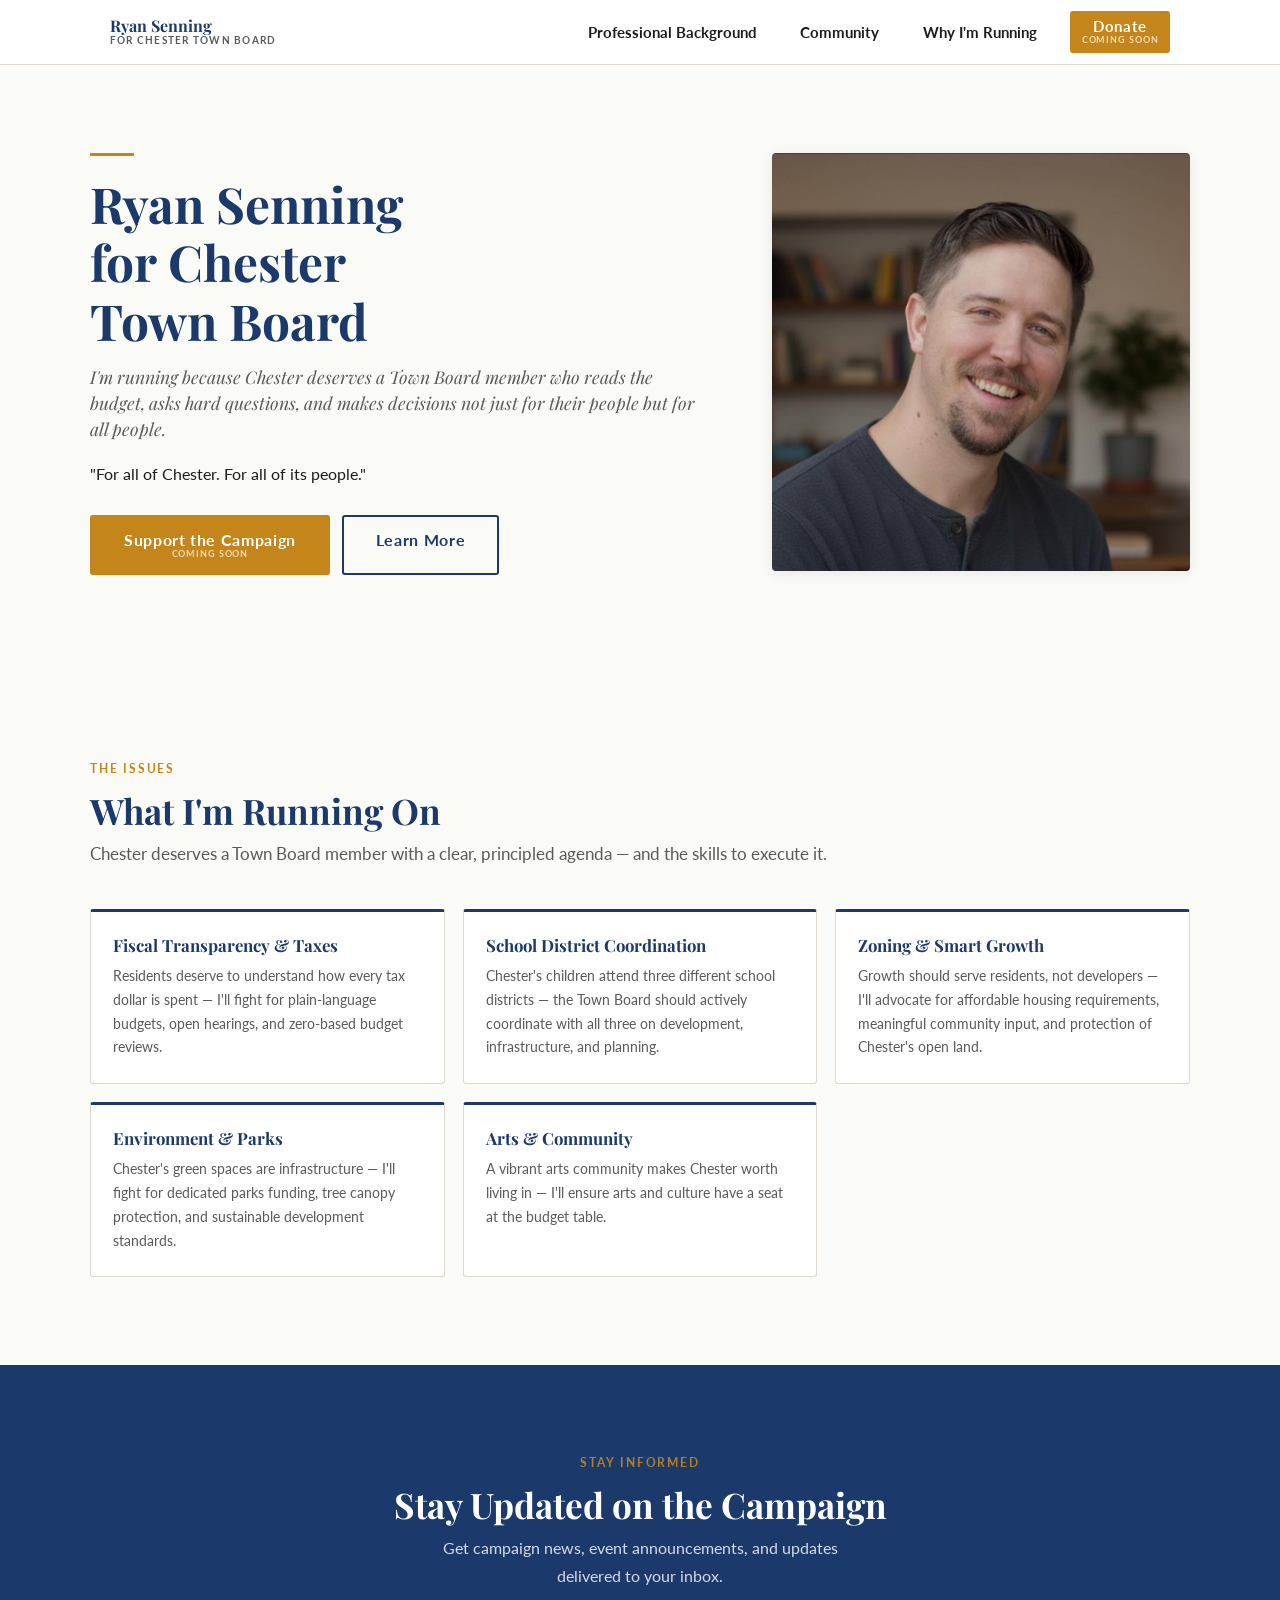
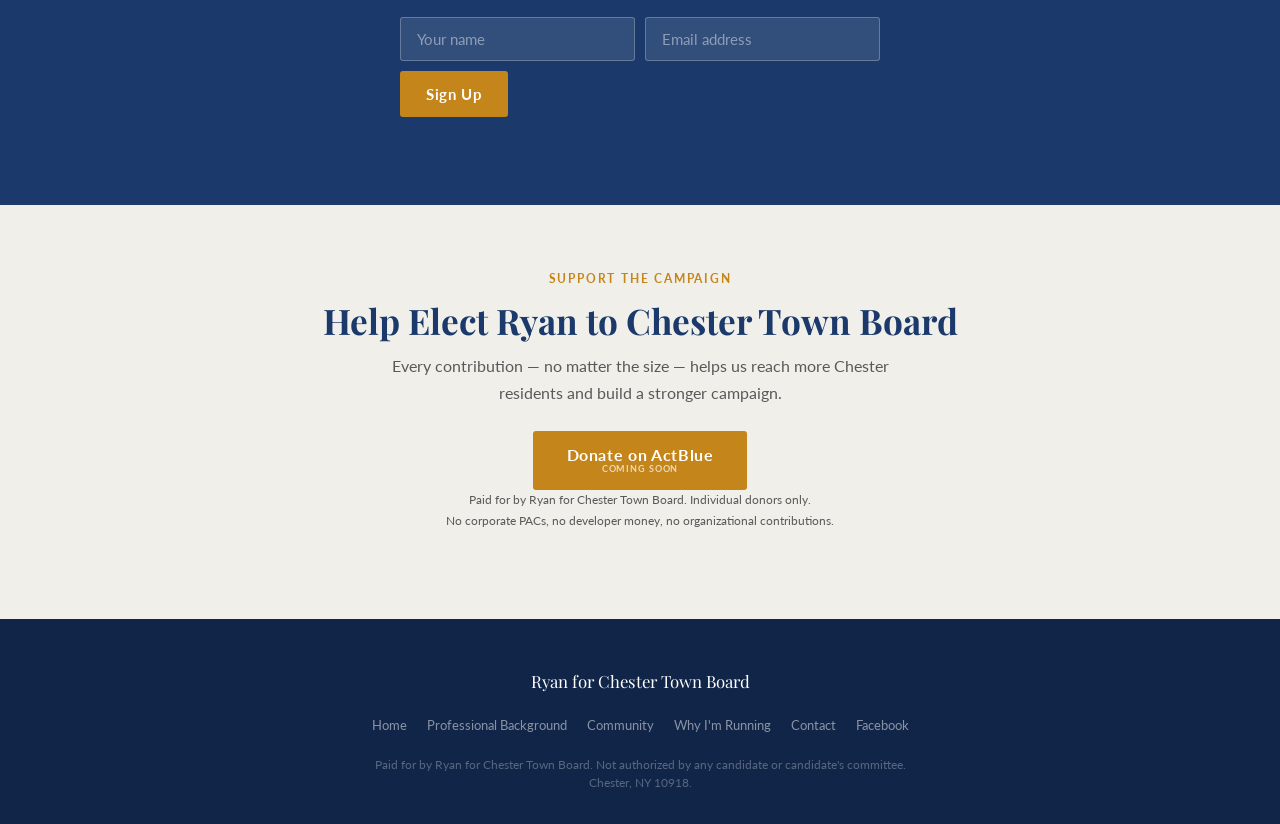
==== index.html @ c3205b2f "Initial site" ====
<!DOCTYPE html>
<html lang="en">
<head>
  <meta charset="UTF-8">
  <meta name="viewport" content="width=device-width, initial-scale=1.0">
  <title>Ryan Senning for Chester Town Board</title>
  <meta name="description" content="Ryan Senning is running for Chester Town Board. Fiscal accountability, smart growth, and a town government that works for the people who live here.">
  <link rel="preconnect" href="https://fonts.googleapis.com">
  <link rel="preconnect" href="https://fonts.gstatic.com" crossorigin>
  <link href="https://fonts.googleapis.com/css2?family=Playfair+Display:wght@400;700&family=Lato:wght@300;400;700&display=swap" rel="stylesheet">
  <link rel="stylesheet" href="css/styles.css?v=2">
</head>
<body>

  <!-- NAVIGATION -->
  <nav class="site-nav" role="navigation" aria-label="Main navigation">
    <div class="nav-inner">
      <a href="index.html" class="nav-brand">
        Ryan Senning
        <span class="nav-brand-sub">for Chester Town Board</span>
      </a>
      <ul class="nav-menu" role="list">
        <li><a href="about.html">Professional Background</a></li>
        <li><a href="community.html">Community</a></li>
        <li><a href="why.html">Why I'm Running</a></li>
        <li><a href="https://www.actblue.com/PLACEHOLDER" class="btn btn--donate">Donate</a></li>
      </ul>
      <button class="nav-toggle" aria-label="Toggle navigation menu" aria-expanded="false">
        <span></span><span></span><span></span>
      </button>
    </div>
    <div class="nav-drawer" role="list">
      <a href="about.html">Professional Background</a>
      <a href="community.html">Community</a>
      <a href="why.html">Why I'm Running</a>
      <a href="https://www.actblue.com/PLACEHOLDER" class="btn btn--donate">Donate</a>
    </div>
  </nav>

  <!-- HERO -->
  <section class="hero">
    <div class="hero-inner">
      <div class="hero-text">
        <div class="hero-rule"></div>
        <h1>Ryan Senning<br>for Chester<br>Town Board</h1>
        <p class="hero-tagline">I'm running because Chester deserves a Town Board member who reads the budget, asks hard questions, and makes decisions not just for their people but for all people.</p>
        <p class="hero-intro">"For all of Chester. For all of its people."</p>
        <div class="hero-ctas">
          <a href="https://www.actblue.com/PLACEHOLDER" class="btn btn--donate btn--lg">Support the Campaign</a>
          <a href="why.html" class="btn btn--outline btn--lg">Learn More</a>
        </div>
      </div>
      <div class="hero-photo">
        <img src="images/headshot.jpg" alt="Ryan Senning, candidate for Chester Town Board">
      </div>
    </div>
  </section>

  <!-- ISSUES -->
  <section class="section-pad section--cream">
    <div class="section-inner">
      <div class="section-header">
        <span class="eyebrow">The Issues</span>
        <h2>What I'm Running On</h2>
        <p>Chester deserves a Town Board member with a clear, principled agenda — and the skills to execute it.</p>
      </div>
      <div class="issues-grid">
        <div class="issue-card">
          <h3>Fiscal Transparency &amp; Taxes</h3>
          <p>Residents deserve to understand how every tax dollar is spent — I'll fight for plain-language budgets, open hearings, and zero-based budget reviews.</p>
        </div>
        <div class="issue-card">
          <h3>School District Coordination</h3>
          <p>Chester's children attend three different school districts — the Town Board should actively coordinate with all three on development, infrastructure, and planning.</p>
        </div>
        <div class="issue-card">
          <h3>Zoning &amp; Smart Growth</h3>
          <p>Growth should serve residents, not developers — I'll advocate for affordable housing requirements, meaningful community input, and protection of Chester's open land.</p>
        </div>
        <div class="issue-card">
          <h3>Environment &amp; Parks</h3>
          <p>Chester's green spaces are infrastructure — I'll fight for dedicated parks funding, tree canopy protection, and sustainable development standards.</p>
        </div>
        <div class="issue-card">
          <h3>Arts &amp; Community</h3>
          <p>A vibrant arts community makes Chester worth living in — I'll ensure arts and culture have a seat at the budget table.</p>
        </div>
      </div>
    </div>
  </section>

  <!-- EMAIL CAPTURE -->
  <section class="section-pad section--navy">
    <div class="section-inner" style="text-align:center;">
      <span class="eyebrow">Stay Informed</span>
      <h2 style="color:white; margin-bottom:.5rem;">Stay Updated on the Campaign</h2>
      <p style="margin-bottom:1.75rem; max-width:420px; margin-left:auto; margin-right:auto;">Get campaign news, event announcements, and updates delivered to your inbox.</p>
      <div class="email-form-wrap">
        <form class="email-form" action="https://formspree.io/f/xqewyeeq" method="POST">
          <input type="text"  name="name"  placeholder="Your name"  required>
          <input type="email" name="email" placeholder="Email address" required>
          <button type="submit">Sign Up</button>
        </form>
      </div>
    </div>
  </section>

  <!-- DONATE STRIP -->
  <div class="donate-strip">
    <span class="eyebrow">Support the Campaign</span>
    <h2>Help Elect Ryan to Chester Town Board</h2>
    <p>Every contribution — no matter the size — helps us reach more Chester residents and build a stronger campaign.</p>
    <a href="https://www.actblue.com/PLACEHOLDER" class="btn btn--donate btn--lg">Donate on ActBlue</a>
    <p class="donate-disclaimer">Paid for by Ryan for Chester Town Board. Individual donors only.<br>No corporate PACs, no developer money, no organizational contributions.</p>
  </div>

  <!-- FOOTER -->
  <footer class="site-footer">
    <div class="footer-inner">
      <p class="footer-committee">Ryan for Chester Town Board</p>
      <nav class="footer-links" aria-label="Footer navigation">
        <a href="index.html">Home</a>
        <a href="about.html">Professional Background</a>
        <a href="community.html">Community</a>
        <a href="why.html">Why I'm Running</a>
        <a href="mailto:ryan.senning@gmail.com">Contact</a>
        <a href="https://www.facebook.com/rsenning/">Facebook</a>
      </nav>
      <p class="footer-disclaimer">Paid for by Ryan for Chester Town Board. Not authorized by any candidate or candidate's committee. Chester, NY 10918.</p>
    </div>
  </footer>

  <script src="js/nav.js"></script>
</body>
</html>
---- css/styles.css ----
/* Ryan for Chester — Campaign Website
   Mobile-first stylesheet
   ================================================= */

/* === CUSTOM PROPERTIES === */
:root {
  --navy:        #1B3A6B;
  --navy-dark:   #112548;
  --navy-light:  #2B4F8A;
  --gold:        #C4851A;
  --gold-hover:  #A6700F;
  --green:       #4A6741;
  --white:       #FFFFFF;
  --cream:       #FAFAF7;
  --gray-light:  #F0EFEA;
  --border:      #DDD9D0;
  --text:        #1C1C1C;
  --text-muted:  #5A5959;

  --serif:  'Playfair Display', Georgia, 'Times New Roman', serif;
  --sans:   'Lato', 'Helvetica Neue', Helvetica, sans-serif;

  --max-w:  1100px;
  --pad-x:  1.25rem;
  --rad:    3px;
  --shadow: 0 2px 14px rgba(0,0,0,0.08);
}

/* === RESET === */
*, *::before, *::after { box-sizing: border-box; margin: 0; padding: 0; }
html { scroll-behavior: smooth; -webkit-text-size-adjust: 100%; }
body {
  font-family: var(--sans);
  font-size: 1rem;
  line-height: 1.72;
  color: var(--text);
  background: var(--white);
}
img { max-width: 100%; height: auto; display: block; }
a { color: var(--navy); }
a:hover { color: var(--gold); }
ul { list-style: none; }

/* === TYPOGRAPHY === */
h1, h2, h3, h4 {
  font-family: var(--serif);
  font-weight: 700;
  line-height: 1.18;
  color: var(--navy);
}
h1 { font-size: clamp(2rem, 5.5vw, 3.1rem); }
h2 { font-size: clamp(1.55rem, 3.8vw, 2.2rem); }
h3 { font-size: clamp(1.15rem, 2.8vw, 1.45rem); }

.eyebrow {
  display: block;
  font-family: var(--sans);
  font-size: .75rem;
  font-weight: 700;
  letter-spacing: .15em;
  text-transform: uppercase;
  color: var(--gold);
  margin-bottom: .65rem;
}

p { margin-bottom: 1.1em; }
p:last-child { margin-bottom: 0; }

/* === LAYOUT UTILITIES === */
.container {
  max-width: var(--max-w);
  margin: 0 auto;
  padding: 0 var(--pad-x);
}
.section-pad       { padding: 4rem var(--pad-x); }
.section-pad--lg   { padding: 5rem var(--pad-x); }
.section-inner     { max-width: var(--max-w); margin: 0 auto; }

.section--cream    { background: var(--cream); }
.section--gray     { background: var(--gray-light); }
.section--navy     { background: var(--navy); }
.section--navy h2,
.section--navy h3  { color: var(--white); }
.section--navy p   { color: rgba(255,255,255,0.82); }
.section--navy .eyebrow { color: rgba(196,133,26,0.9); }

.section-header            { margin-bottom: 2.5rem; }
.section-header h2         { margin-bottom: .5rem; }
.section-header p          { color: var(--text-muted); font-size: 1.05rem; margin-top: .35rem; }

@media (min-width: 768px) {
  .section-pad    { padding: 5.5rem var(--pad-x); }
  .section-pad--lg{ padding: 7rem var(--pad-x); }
}

/* === BUTTONS === */
.btn {
  display: inline-block;
  font-family: var(--sans);
  font-size: .92rem;
  font-weight: 700;
  letter-spacing: .04em;
  text-decoration: none;
  padding: .72rem 1.5rem;
  border-radius: var(--rad);
  border: 2px solid transparent;
  cursor: pointer;
  transition: background .18s, color .18s, border-color .18s, box-shadow .18s;
  line-height: 1;
}
.btn:active { opacity: .9; }

.btn--primary {
  background: var(--navy);
  color: var(--white) !important;
  border-color: var(--navy);
}
.btn--primary:hover {
  background: var(--navy-dark);
  border-color: var(--navy-dark);
}

.btn--outline {
  background: transparent;
  color: var(--navy) !important;
  border-color: var(--navy);
}
.btn--outline:hover {
  background: var(--navy);
  color: var(--white) !important;
}

.btn--outline-white {
  background: transparent;
  color: var(--white) !important;
  border-color: rgba(255,255,255,0.6);
}
.btn--outline-white:hover {
  background: rgba(255,255,255,0.1);
  border-color: var(--white);
}

.btn--donate {
  background: var(--gold);
  color: var(--white) !important;
  border-color: var(--gold);
  display: inline-flex;
  flex-direction: column;
  align-items: center;
  gap: 2px;
}
.btn--donate:hover {
  background: var(--gold-hover);
  border-color: var(--gold-hover);
}
.btn--donate::after {
  content: 'coming soon';
  font-size: .55rem;
  font-weight: 700;
  letter-spacing: .1em;
  text-transform: uppercase;
  opacity: .7;
  line-height: 1;
}

.btn--lg { padding: .9rem 2rem; font-size: 1rem; }

/* === NAVIGATION === */
.site-nav {
  position: sticky;
  top: 0;
  z-index: 100;
  background: var(--white);
  border-bottom: 1px solid var(--border);
}
.nav-inner {
  max-width: var(--max-w);
  margin: 0 auto;
  padding: 0 var(--pad-x);
  display: flex;
  align-items: center;
  justify-content: space-between;
  height: 64px;
}
.nav-brand {
  font-family: var(--serif);
  font-size: 1rem;
  font-weight: 700;
  color: var(--navy);
  text-decoration: none;
  line-height: 1.15;
}
.nav-brand-sub {
  display: block;
  font-family: var(--sans);
  font-size: .65rem;
  font-weight: 700;
  letter-spacing: .12em;
  text-transform: uppercase;
  color: var(--text-muted);
}

.nav-menu {
  display: none;
  align-items: center;
  gap: 1.5rem;
}
.nav-menu a {
  font-size: .925rem;
  font-weight: 700;
  text-decoration: none;
  color: var(--text);
  padding: .4rem .6rem;
  border-radius: var(--rad);
  transition: color .15s, background .15s;
}
.nav-menu a:hover  { color: var(--navy); background: var(--gray-light); }
.nav-menu a.active { color: var(--navy); background: var(--gray-light); }

.nav-toggle {
  display: flex;
  flex-direction: column;
  gap: 5px;
  background: none;
  border: none;
  cursor: pointer;
  padding: 6px 4px;
}
.nav-toggle span {
  display: block;
  width: 24px;
  height: 2px;
  background: var(--navy);
  transition: transform .22s, opacity .22s;
}
.nav-toggle[aria-expanded="true"] span:nth-child(1) { transform: translateY(7px) rotate(45deg); }
.nav-toggle[aria-expanded="true"] span:nth-child(2) { opacity: 0; }
.nav-toggle[aria-expanded="true"] span:nth-child(3) { transform: translateY(-7px) rotate(-45deg); }

.nav-drawer {
  display: none;
  flex-direction: column;
  padding: .75rem var(--pad-x) 1.25rem;
  border-top: 1px solid var(--border);
  background: var(--white);
}
.nav-drawer.is-open { display: flex; }
.nav-drawer a {
  font-size: .95rem;
  font-weight: 700;
  text-decoration: none;
  color: var(--text);
  padding: .65rem 0;
  border-bottom: 1px solid var(--border);
}
.nav-drawer a:last-child { border-bottom: none; }
.nav-drawer .btn {
  align-self: flex-start;
  margin-top: .75rem;
  border-bottom: none !important;
  padding: .65rem 1.4rem;
}

@media (min-width: 800px) {
  .nav-toggle  { display: none; }
  .nav-menu    { display: flex; }
  .nav-drawer  { display: none !important; }
}

/* === HERO === */
.hero {
  background: var(--cream);
  padding: 3.5rem var(--pad-x) 4rem;
}
.hero-inner {
  max-width: var(--max-w);
  margin: 0 auto;
  display: flex;
  flex-direction: column;
  gap: 2.5rem;
  align-items: flex-start;
}
.hero-photo {
  width: 100%;
  max-width: 320px;
  align-self: center;
}
.hero-photo img {
  width: 100%;
  border-radius: 4px;
  box-shadow: var(--shadow);
}
.hero-rule {
  width: 44px;
  height: 3px;
  background: var(--gold);
  margin-bottom: 1.1rem;
}
.hero-text h1 {
  margin-bottom: .9rem;
  font-weight: 700;
}
.hero-tagline {
  font-size: 1.1rem;
  color: var(--text-muted);
  font-style: italic;
  margin-bottom: 1.1rem;
  font-family: var(--serif);
  line-height: 1.5;
}
.hero-intro {
  font-size: 1rem;
  line-height: 1.7;
  margin-bottom: 1.75rem;
}
.hero-ctas {
  display: flex;
  flex-wrap: wrap;
  gap: .75rem;
}

@media (min-width: 760px) {
  .hero { padding: 5.5rem var(--pad-x) 6rem; }
  .hero-inner {
    flex-direction: row;
    align-items: center;
    gap: 4.5rem;
  }
  .hero-text { flex: 1 1 54%; }
  .hero-photo {
    flex: 0 0 38%;
    max-width: none;
    align-self: stretch;
    display: flex;
    align-items: flex-start;
  }
  .hero-photo img {
    max-width: 100%;
  }
}

/* === ISSUE CARDS === */
.issues-grid {
  display: grid;
  grid-template-columns: 1fr;
  gap: 1.1rem;
}
@media (min-width: 580px) {
  .issues-grid { grid-template-columns: repeat(2, 1fr); }
}
@media (min-width: 900px) {
  .issues-grid { grid-template-columns: repeat(3, 1fr); }
}

.issue-card {
  background: var(--white);
  border: 1px solid var(--border);
  border-top: 3px solid var(--navy);
  border-radius: var(--rad);
  padding: 1.5rem 1.4rem;
  transition: box-shadow .2s, transform .2s;
}
.issue-card:hover {
  box-shadow: var(--shadow);
  transform: translateY(-2px);
}
.issue-card h3 {
  font-size: 1.05rem;
  margin-bottom: .55rem;
  color: var(--navy);
}
.issue-card p {
  font-size: .9rem;
  color: var(--text-muted);
  line-height: 1.65;
  margin: 0;
}

/* Issues 5th card — span 2 on 2-col, auto on 3-col */
@media (min-width: 580px) and (max-width: 899px) {
  .issue-card:nth-child(5) { grid-column: 1 / -1; max-width: 50%; }
}

/* === EMAIL CAPTURE === */
.email-form-wrap { max-width: 480px; margin: 0 auto; }

.email-form {
  display: flex;
  flex-direction: column;
  gap: .65rem;
}
.email-form input {
  font-family: var(--sans);
  font-size: .95rem;
  padding: .75rem 1rem;
  border: 1px solid rgba(255,255,255,0.25);
  border-radius: var(--rad);
  background: rgba(255,255,255,0.1);
  color: var(--white);
  outline: none;
  transition: border-color .15s;
}
.email-form input::placeholder { color: rgba(255,255,255,0.45); }
.email-form input:focus { border-color: var(--gold); background: rgba(255,255,255,0.14); }
.email-form button {
  font-family: var(--sans);
  font-size: .92rem;
  font-weight: 700;
  letter-spacing: .04em;
  padding: .75rem 1.5rem;
  background: var(--gold);
  color: var(--white);
  border: 2px solid var(--gold);
  border-radius: var(--rad);
  cursor: pointer;
  transition: background .18s;
}
.email-form button:hover { background: var(--gold-hover); border-color: var(--gold-hover); }
@media (min-width: 500px) {
  .email-form { flex-direction: row; flex-wrap: wrap; }
  .email-form input { flex: 1 1 160px; }
  .email-form button { flex-shrink: 0; }
}

/* === DONATE CTA STRIP === */
.donate-strip {
  text-align: center;
  padding: 4rem var(--pad-x);
  background: var(--gray-light);
}
.donate-strip h2 { margin-bottom: .6rem; }
.donate-strip p   { color: var(--text-muted); max-width: 500px; margin: 0 auto 1.5rem; }
.donate-disclaimer {
  font-size: .75rem;
  color: var(--text-muted);
  margin-top: 1rem;
}

/* === PAGE HEADER (inner pages) === */
.page-header {
  background: var(--navy);
  padding: 3.5rem var(--pad-x) 3rem;
}
.page-header-inner {
  max-width: var(--max-w);
  margin: 0 auto;
}
.page-header h1         { color: var(--white); font-size: clamp(1.8rem, 5vw, 2.7rem); }
.page-header .eyebrow   { color: rgba(196,133,26,0.85); }
.page-header p          { color: rgba(255,255,255,0.72); font-size: 1.05rem; margin-top: .5rem; }

/* === BIO / ABOUT PAGE === */
.bio-section { padding: 5rem var(--pad-x); }
.bio-inner   { max-width: var(--max-w); margin: 0 auto; }

.bio-block {
  display: flex;
  flex-direction: column;
  gap: 1.75rem;
  padding-bottom: 3.5rem;
  margin-bottom: 3.5rem;
  border-bottom: 1px solid var(--border);
}
.bio-block:last-of-type { border-bottom: none; margin-bottom: 0; padding-bottom: 0; }

.bio-block h2 { margin-bottom: .6rem; }

.bio-photo img {
  width: 100%;
  border-radius: var(--rad);
  box-shadow: var(--shadow);
}

@media (min-width: 720px) {
  .bio-block--with-photo {
    flex-direction: row;
    align-items: flex-start;
    gap: 3.5rem;
  }
  .bio-block--with-photo .bio-photo { flex: 0 0 42%; }
  .bio-block--with-photo .bio-text  { flex: 1; }
  .bio-block--photo-right .bio-photo { order: 1; }
}

/* Press badge */
.press-badge {
  display: flex;
  gap: 1rem;
  align-items: flex-start;
  border-left: 4px solid var(--gold);
  padding: 1rem 1.25rem;
  background: var(--gray-light);
  border-radius: 0 var(--rad) var(--rad) 0;
  margin-top: 1.5rem;
  text-decoration: none;
  color: inherit;
  transition: background .15s;
}
.press-badge:hover { background: var(--cream); color: inherit; }
.press-badge-icon {
  font-size: 1.4rem;
  flex-shrink: 0;
  margin-top: .1rem;
}
.press-outlet {
  font-size: .7rem;
  font-weight: 700;
  letter-spacing: .15em;
  text-transform: uppercase;
  color: var(--gold);
  margin-bottom: .3rem;
}
.press-quote {
  font-family: var(--serif);
  font-size: .97rem;
  font-style: italic;
  color: var(--text);
  line-height: 1.55;
  margin-bottom: .35rem;
}
.press-read-more {
  font-size: .78rem;
  font-weight: 700;
  color: var(--navy);
  text-decoration: underline;
}

/* Education */
.education-list li {
  display: flex;
  align-items: baseline;
  gap: .75rem;
  padding: .6rem 0;
  border-bottom: 1px solid var(--border);
  font-size: .97rem;
}
.education-list li:last-child { border-bottom: none; }
.education-list li::before {
  content: '—';
  color: var(--gold);
  flex-shrink: 0;
}

/* Logo row */
.logo-row {
  display: flex;
  flex-wrap: wrap;
  gap: 2rem 3.5rem;
  justify-content: center;
  align-items: center;
  padding: 2.75rem 0 1rem;
}
.logo-item {
  display: flex;
  flex-direction: column;
  align-items: center;
  gap: .6rem;
}
.logo-item img {
  filter: grayscale(100%);
  opacity: .5;
  max-height: 50px;
  width: auto;
  max-width: 140px;
  object-fit: contain;
  transition: opacity .2s;
}
.logo-item img:hover { opacity: .75; }
.logo-item span {
  font-size: .68rem;
  font-weight: 700;
  letter-spacing: .1em;
  text-transform: uppercase;
  color: var(--text-muted);
  text-align: center;
  max-width: 120px;
  line-height: 1.4;
}

/* === COMMUNITY PAGE === */
.photo-grid {
  display: grid;
  grid-template-columns: 1fr;
  gap: 1.1rem;
  margin: 2rem 0;
}
@media (min-width: 600px) {
  .photo-grid { grid-template-columns: repeat(2, 1fr); }
}
.photo-item img {
  width: 100%;
  height: 260px;
  object-fit: cover;
  border-radius: var(--rad);
  box-shadow: var(--shadow);
}
@media (min-width: 768px) {
  .photo-item img { height: 320px; }
}
.photo-caption {
  font-size: .8rem;
  color: var(--text-muted);
  margin-top: .5rem;
  font-style: italic;
  line-height: 1.4;
}

.community-block {
  padding-bottom: 3.5rem;
  margin-bottom: 3.5rem;
  border-bottom: 1px solid var(--border);
}
.community-block:last-child { border-bottom: none; margin-bottom: 0; padding-bottom: 0; }
.community-block h2 { margin-bottom: .6rem; }

.voices-photo {
  margin-top: 1.75rem;
}
.voices-photo img {
  width: 100%;
  max-width: 540px;
  border-radius: var(--rad);
  box-shadow: var(--shadow);
}

/* === WHY I'M RUNNING PAGE === */
.why-content {
  max-width: 700px;
  margin: 0 auto;
}
.why-content h2 {
  margin-top: 2.5rem;
  margin-bottom: .9rem;
}
.why-content h2:first-child { margin-top: 0; }
.why-content p { font-size: 1.02rem; line-height: 1.78; }

.commitments {
  margin: 1rem 0 .5rem;
}
.commitments li {
  display: flex;
  gap: .9rem;
  align-items: flex-start;
  padding: .8rem 0;
  border-bottom: 1px solid var(--border);
  font-size: .98rem;
  line-height: 1.65;
}
.commitments li:last-child { border-bottom: none; }
.commitments li::before {
  content: '✓';
  color: var(--gold);
  font-weight: 700;
  font-size: .95rem;
  flex-shrink: 0;
  margin-top: .15rem;
}

.why-closing {
  background: var(--cream);
  border-left: 4px solid var(--navy);
  padding: 1.5rem 1.75rem;
  margin: 2.5rem 0;
  border-radius: 0 var(--rad) var(--rad) 0;
}
.why-closing p {
  font-family: var(--serif);
  font-size: 1.1rem;
  font-style: italic;
  color: var(--navy);
  margin: 0;
  line-height: 1.65;
}

/* === VIDEO GRID === */
.video-grid {
  display: grid;
  grid-template-columns: 1fr;
  gap: 2rem;
  margin-top: 2rem;
}
@media (min-width: 640px) {
  .video-grid { grid-template-columns: repeat(auto-fit, minmax(280px, 1fr)); }
}
.video-wrapper {
  position: relative;
  padding-bottom: 56.25%;
  height: 0;
  overflow: hidden;
  border-radius: var(--rad);
}
.video-wrapper iframe {
  position: absolute;
  top: 0;
  left: 0;
  width: 100%;
  height: 100%;
  border: none;
}
.video-caption {
  font-family: var(--sans);
  font-size: .82rem;
  color: var(--text-muted);
  line-height: 1.55;
  margin-top: .75rem;
  font-style: italic;
}

/* === FOOTER === */
.site-footer {
  background: var(--navy-dark);
  padding: 3rem var(--pad-x) 2rem;
  text-align: center;
}
.footer-inner { max-width: var(--max-w); margin: 0 auto; }
.footer-committee {
  font-family: var(--serif);
  font-size: 1.05rem;
  color: var(--white);
  margin-bottom: .25rem;
}
.footer-links {
  display: flex;
  justify-content: center;
  flex-wrap: wrap;
  gap: .35rem 1.25rem;
  margin: 1.1rem 0;
}
.footer-links a {
  font-size: .82rem;
  color: rgba(255,255,255,0.5);
  text-decoration: none;
  transition: color .15s;
}
.footer-links a:hover { color: var(--gold); }
.footer-disclaimer {
  font-size: .72rem;
  color: rgba(255,255,255,0.3);
  margin-top: 1.25rem;
  line-height: 1.55;
  max-width: 560px;
  margin-left: auto;
  margin-right: auto;
}
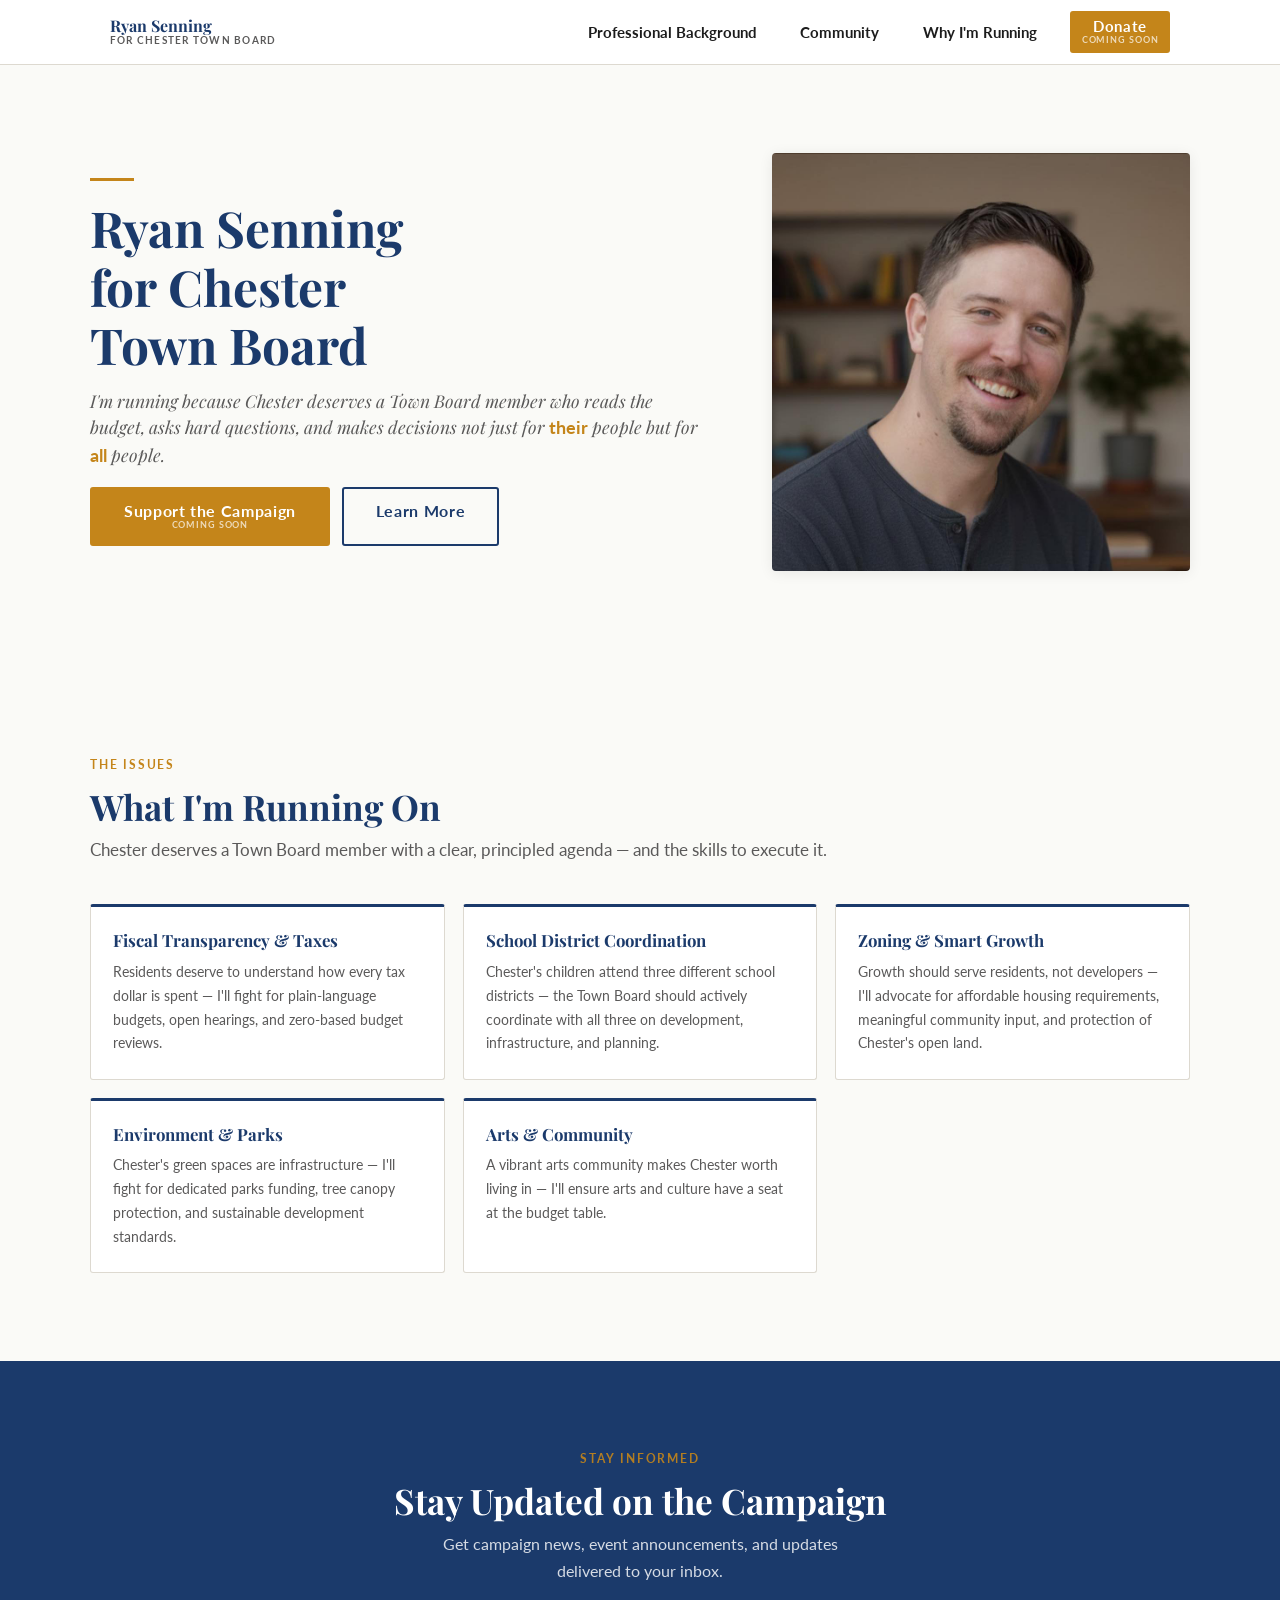
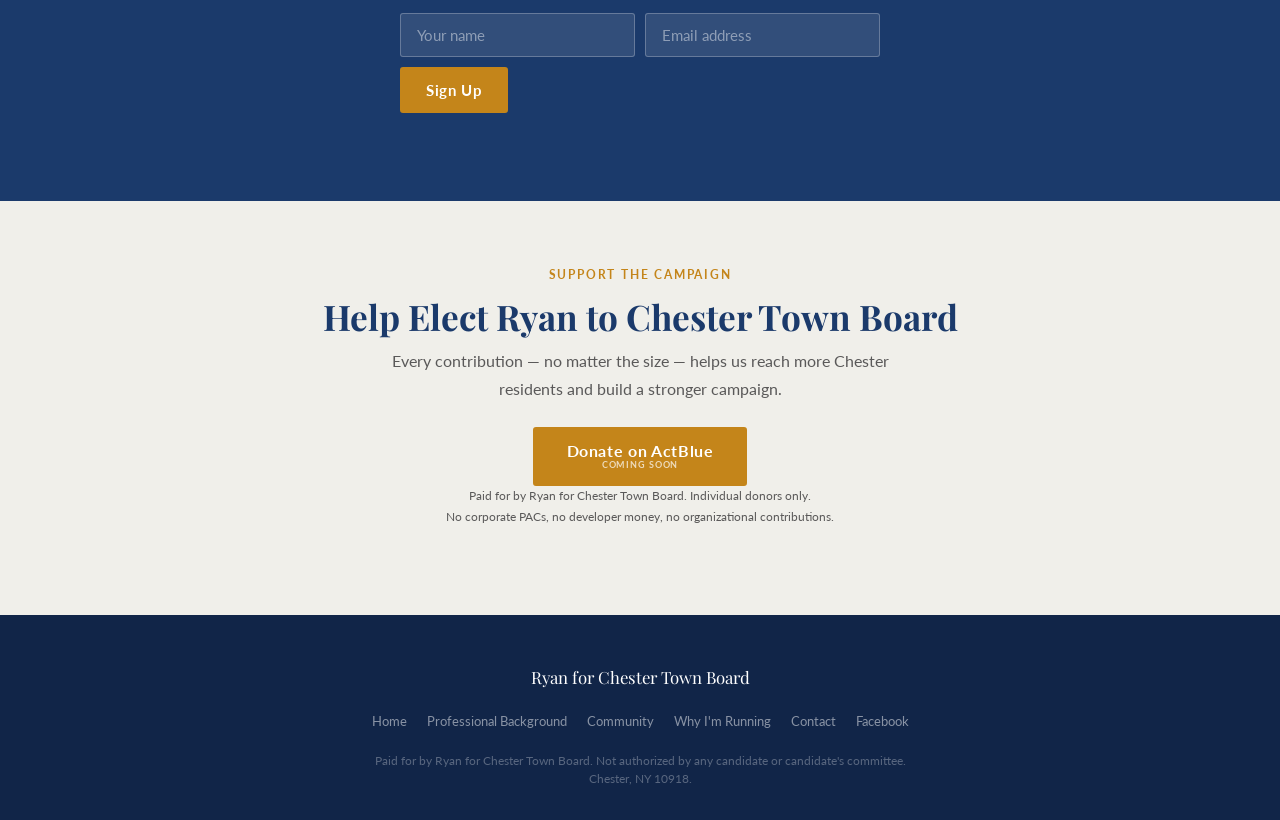
==== commit 0ca4e6f6: "Style tagline accent words; remove hero-intro line" ====
--- a/index.html
+++ b/index.html
@@ -8,7 +8,7 @@
   <link rel="preconnect" href="https://fonts.googleapis.com">
   <link rel="preconnect" href="https://fonts.gstatic.com" crossorigin>
   <link href="https://fonts.googleapis.com/css2?family=Playfair+Display:wght@400;700&family=Lato:wght@300;400;700&display=swap" rel="stylesheet">
-  <link rel="stylesheet" href="css/styles.css?v=2">
+  <link rel="stylesheet" href="css/styles.css?v=3">
 </head>
 <body>
 
@@ -43,8 +43,7 @@
       <div class="hero-text">
         <div class="hero-rule"></div>
         <h1>Ryan Senning<br>for Chester<br>Town Board</h1>
-        <p class="hero-tagline">I'm running because Chester deserves a Town Board member who reads the budget, asks hard questions, and makes decisions not just for their people but for all people.</p>
-        <p class="hero-intro">"For all of Chester. For all of its people."</p>
+        <p class="hero-tagline">I'm running because Chester deserves a Town Board member who reads the budget, asks hard questions, and makes decisions not just for <span class="tagline-accent">their</span> people but for <span class="tagline-accent">all</span> people.</p>
         <div class="hero-ctas">
           <a href="https://www.actblue.com/PLACEHOLDER" class="btn btn--donate btn--lg">Support the Campaign</a>
           <a href="why.html" class="btn btn--outline btn--lg">Learn More</a>
--- a/css/styles.css
+++ b/css/styles.css
@@ -307,6 +307,12 @@
   margin-bottom: 1.1rem;
   font-family: var(--serif);
   line-height: 1.5;
+}
+.tagline-accent {
+  color: var(--gold);
+  font-family: var(--sans);
+  font-style: normal;
+  font-weight: 700;
 }
 .hero-intro {
   font-size: 1rem;
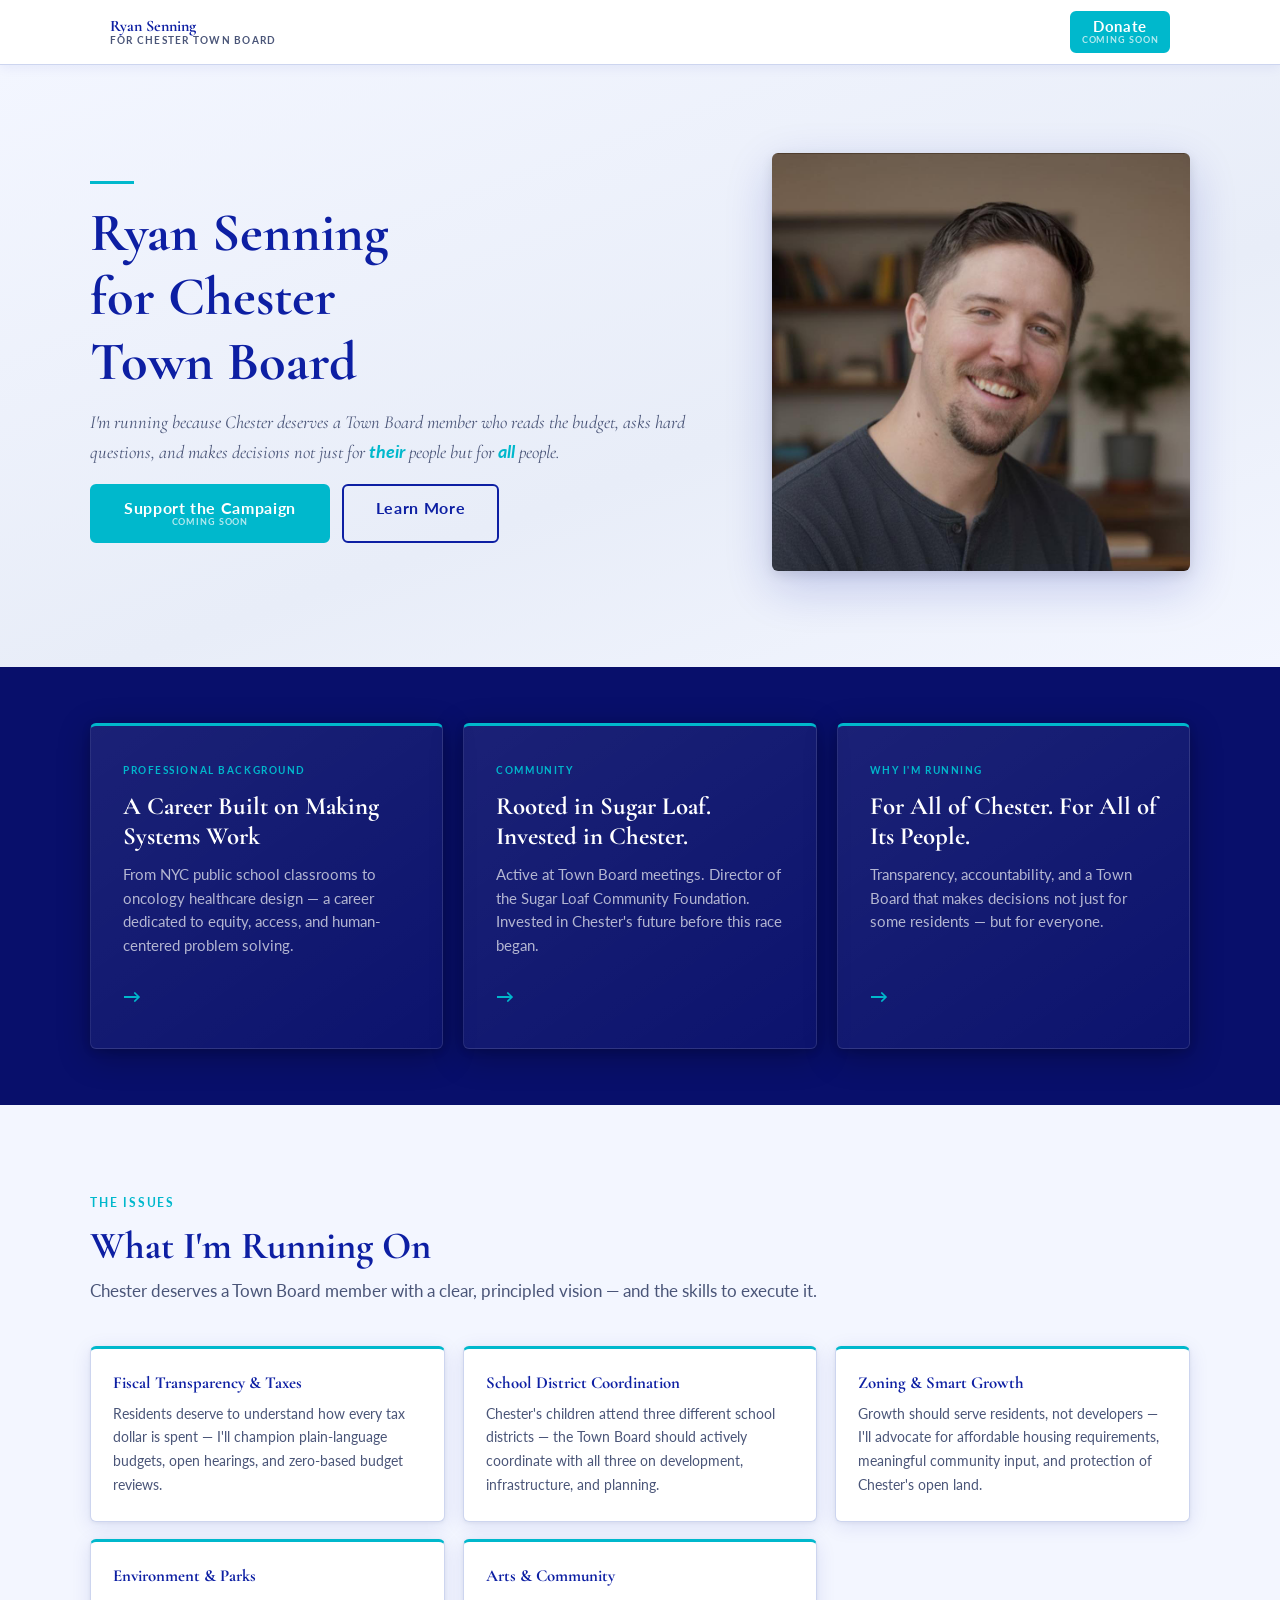
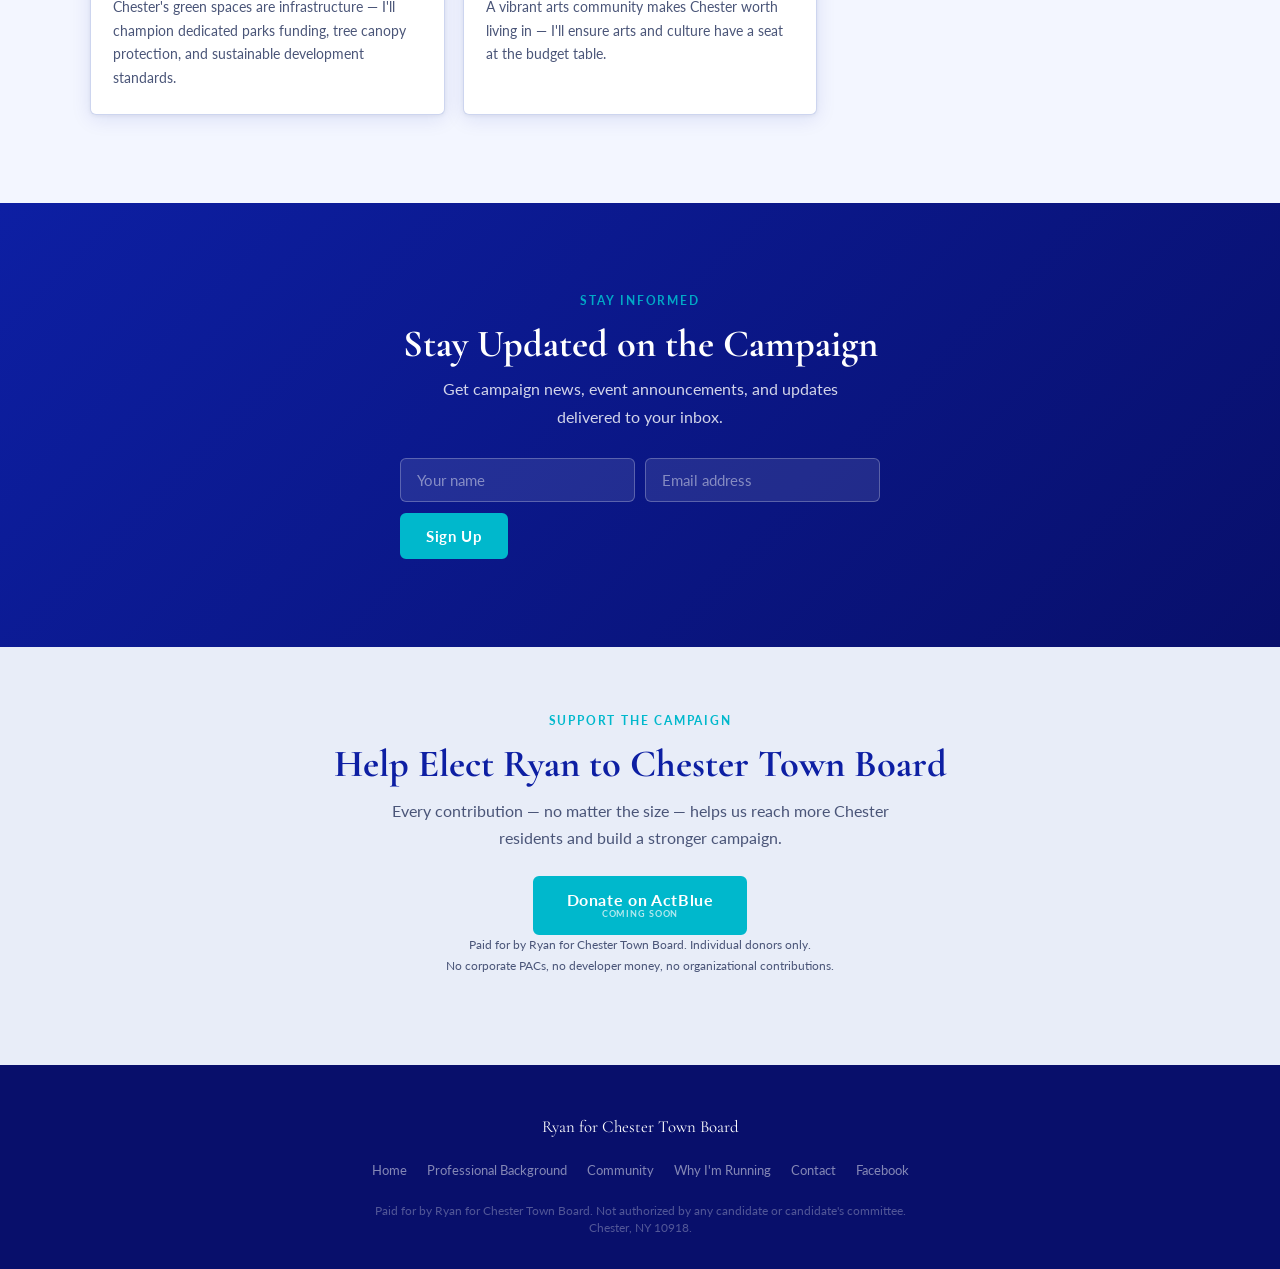
==== commit 926d312d: "Redesign: electric blue/teal palette, Cormorant Garamond, nav tiles, depth" ====
--- a/index.html
+++ b/index.html
@@ -7,8 +7,8 @@
   <meta name="description" content="Ryan Senning is running for Chester Town Board. Fiscal accountability, smart growth, and a town government that works for the people who live here.">
   <link rel="preconnect" href="https://fonts.googleapis.com">
   <link rel="preconnect" href="https://fonts.gstatic.com" crossorigin>
-  <link href="https://fonts.googleapis.com/css2?family=Playfair+Display:wght@400;700&family=Lato:wght@300;400;700&display=swap" rel="stylesheet">
-  <link rel="stylesheet" href="css/styles.css?v=3">
+  <link href="https://fonts.googleapis.com/css2?family=Cormorant+Garamond:ital,wght@0,400;0,600;0,700;1,400;1,600&family=Lato:wght@300;400;700&display=swap" rel="stylesheet">
+  <link rel="stylesheet" href="css/styles.css?v=4">
 </head>
 <body>
 
@@ -20,20 +20,8 @@
         <span class="nav-brand-sub">for Chester Town Board</span>
       </a>
       <ul class="nav-menu" role="list">
-        <li><a href="about.html">Professional Background</a></li>
-        <li><a href="community.html">Community</a></li>
-        <li><a href="why.html">Why I'm Running</a></li>
         <li><a href="https://www.actblue.com/PLACEHOLDER" class="btn btn--donate">Donate</a></li>
       </ul>
-      <button class="nav-toggle" aria-label="Toggle navigation menu" aria-expanded="false">
-        <span></span><span></span><span></span>
-      </button>
-    </div>
-    <div class="nav-drawer" role="list">
-      <a href="about.html">Professional Background</a>
-      <a href="community.html">Community</a>
-      <a href="why.html">Why I'm Running</a>
-      <a href="https://www.actblue.com/PLACEHOLDER" class="btn btn--donate">Donate</a>
     </div>
   </nav>
 
@@ -55,18 +43,42 @@
     </div>
   </section>
 
+  <!-- NAV TILES -->
+  <section class="nav-tiles">
+    <div class="nav-tiles-inner">
+      <a href="about.html" class="nav-tile">
+        <span class="nav-tile-eyebrow">Professional Background</span>
+        <h2>A Career Built on Making Systems Work</h2>
+        <p>From NYC public school classrooms to oncology healthcare design — a career dedicated to equity, access, and human-centered problem solving.</p>
+        <span class="nav-tile-arrow">→</span>
+      </a>
+      <a href="community.html" class="nav-tile">
+        <span class="nav-tile-eyebrow">Community</span>
+        <h2>Rooted in Sugar Loaf. Invested in Chester.</h2>
+        <p>Active at Town Board meetings. Director of the Sugar Loaf Community Foundation. Invested in Chester's future before this race began.</p>
+        <span class="nav-tile-arrow">→</span>
+      </a>
+      <a href="why.html" class="nav-tile">
+        <span class="nav-tile-eyebrow">Why I'm Running</span>
+        <h2>For All of Chester. For All of Its People.</h2>
+        <p>Transparency, accountability, and a Town Board that makes decisions not just for some residents — but for everyone.</p>
+        <span class="nav-tile-arrow">→</span>
+      </a>
+    </div>
+  </section>
+
   <!-- ISSUES -->
   <section class="section-pad section--cream">
     <div class="section-inner">
       <div class="section-header">
         <span class="eyebrow">The Issues</span>
         <h2>What I'm Running On</h2>
-        <p>Chester deserves a Town Board member with a clear, principled agenda — and the skills to execute it.</p>
+        <p>Chester deserves a Town Board member with a clear, principled vision — and the skills to execute it.</p>
       </div>
       <div class="issues-grid">
         <div class="issue-card">
           <h3>Fiscal Transparency &amp; Taxes</h3>
-          <p>Residents deserve to understand how every tax dollar is spent — I'll fight for plain-language budgets, open hearings, and zero-based budget reviews.</p>
+          <p>Residents deserve to understand how every tax dollar is spent — I'll champion plain-language budgets, open hearings, and zero-based budget reviews.</p>
         </div>
         <div class="issue-card">
           <h3>School District Coordination</h3>
@@ -78,7 +90,7 @@
         </div>
         <div class="issue-card">
           <h3>Environment &amp; Parks</h3>
-          <p>Chester's green spaces are infrastructure — I'll fight for dedicated parks funding, tree canopy protection, and sustainable development standards.</p>
+          <p>Chester's green spaces are infrastructure — I'll champion dedicated parks funding, tree canopy protection, and sustainable development standards.</p>
         </div>
         <div class="issue-card">
           <h3>Arts &amp; Community</h3>
--- a/css/styles.css
+++ b/css/styles.css
@@ -4,26 +4,27 @@
 
 /* === CUSTOM PROPERTIES === */
 :root {
-  --navy:        #1B3A6B;
-  --navy-dark:   #112548;
-  --navy-light:  #2B4F8A;
-  --gold:        #C4851A;
-  --gold-hover:  #A6700F;
+  --navy:        #0D1FA3;
+  --navy-dark:   #080F6B;
+  --navy-light:  #2035C0;
+  --gold:        #00B8CC;
+  --gold-hover:  #0099AA;
   --green:       #4A6741;
   --white:       #FFFFFF;
-  --cream:       #FAFAF7;
-  --gray-light:  #F0EFEA;
-  --border:      #DDD9D0;
-  --text:        #1C1C1C;
-  --text-muted:  #5A5959;
-
-  --serif:  'Playfair Display', Georgia, 'Times New Roman', serif;
+  --cream:       #F3F6FF;
+  --gray-light:  #E8EDF8;
+  --border:      #CDD5EF;
+  --text:        #0A1445;
+  --text-muted:  #4A5578;
+
+  --serif:  'Cormorant Garamond', Georgia, 'Times New Roman', serif;
   --sans:   'Lato', 'Helvetica Neue', Helvetica, sans-serif;
 
   --max-w:  1100px;
   --pad-x:  1.25rem;
-  --rad:    3px;
-  --shadow: 0 2px 14px rgba(0,0,0,0.08);
+  --rad:    6px;
+  --shadow:    0 4px 20px rgba(13,31,163,0.1),  0 1px 4px rgba(0,0,0,0.06);
+  --shadow-lg: 0 14px 44px rgba(13,31,163,0.16), 0 3px 10px rgba(0,0,0,0.08);
 }
 
 /* === RESET === */
@@ -48,9 +49,9 @@
   line-height: 1.18;
   color: var(--navy);
 }
-h1 { font-size: clamp(2rem, 5.5vw, 3.1rem); }
-h2 { font-size: clamp(1.55rem, 3.8vw, 2.2rem); }
-h3 { font-size: clamp(1.15rem, 2.8vw, 1.45rem); }
+h1 { font-size: clamp(2.2rem, 5.5vw, 3.4rem); }
+h2 { font-size: clamp(1.65rem, 3.8vw, 2.4rem); }
+h3 { font-size: clamp(1.2rem, 2.8vw, 1.55rem); }
 
 .eyebrow {
   display: block;
@@ -78,11 +79,11 @@
 
 .section--cream    { background: var(--cream); }
 .section--gray     { background: var(--gray-light); }
-.section--navy     { background: var(--navy); }
+.section--navy     { background: linear-gradient(135deg, var(--navy) 0%, var(--navy-dark) 100%); }
 .section--navy h2,
 .section--navy h3  { color: var(--white); }
 .section--navy p   { color: rgba(255,255,255,0.82); }
-.section--navy .eyebrow { color: rgba(196,133,26,0.9); }
+.section--navy .eyebrow { color: rgba(0,184,204,0.9); }
 
 .section-header            { margin-bottom: 2.5rem; }
 .section-header h2         { margin-bottom: .5rem; }
@@ -172,6 +173,7 @@
   z-index: 100;
   background: var(--white);
   border-bottom: 1px solid var(--border);
+  box-shadow: 0 2px 12px rgba(13,31,163,0.07);
 }
 .nav-inner {
   max-width: var(--max-w);
@@ -201,7 +203,7 @@
 }
 
 .nav-menu {
-  display: none;
+  display: flex;
   align-items: center;
   gap: 1.5rem;
 }
@@ -217,59 +219,13 @@
 .nav-menu a:hover  { color: var(--navy); background: var(--gray-light); }
 .nav-menu a.active { color: var(--navy); background: var(--gray-light); }
 
-.nav-toggle {
-  display: flex;
-  flex-direction: column;
-  gap: 5px;
-  background: none;
-  border: none;
-  cursor: pointer;
-  padding: 6px 4px;
-}
-.nav-toggle span {
-  display: block;
-  width: 24px;
-  height: 2px;
-  background: var(--navy);
-  transition: transform .22s, opacity .22s;
-}
-.nav-toggle[aria-expanded="true"] span:nth-child(1) { transform: translateY(7px) rotate(45deg); }
-.nav-toggle[aria-expanded="true"] span:nth-child(2) { opacity: 0; }
-.nav-toggle[aria-expanded="true"] span:nth-child(3) { transform: translateY(-7px) rotate(-45deg); }
-
-.nav-drawer {
-  display: none;
-  flex-direction: column;
-  padding: .75rem var(--pad-x) 1.25rem;
-  border-top: 1px solid var(--border);
-  background: var(--white);
-}
-.nav-drawer.is-open { display: flex; }
-.nav-drawer a {
-  font-size: .95rem;
-  font-weight: 700;
-  text-decoration: none;
-  color: var(--text);
-  padding: .65rem 0;
-  border-bottom: 1px solid var(--border);
-}
-.nav-drawer a:last-child { border-bottom: none; }
-.nav-drawer .btn {
-  align-self: flex-start;
-  margin-top: .75rem;
-  border-bottom: none !important;
-  padding: .65rem 1.4rem;
-}
-
-@media (min-width: 800px) {
-  .nav-toggle  { display: none; }
-  .nav-menu    { display: flex; }
-  .nav-drawer  { display: none !important; }
-}
+.nav-toggle { display: none; }
+
+.nav-drawer { display: none !important; }
 
 /* === HERO === */
 .hero {
-  background: var(--cream);
+  background: linear-gradient(160deg, var(--cream) 0%, var(--gray-light) 60%, var(--cream) 100%);
   padding: 3.5rem var(--pad-x) 4rem;
 }
 .hero-inner {
@@ -287,8 +243,8 @@
 }
 .hero-photo img {
   width: 100%;
-  border-radius: 4px;
-  box-shadow: var(--shadow);
+  border-radius: var(--rad);
+  box-shadow: 0 16px 48px rgba(13,31,163,0.2), 0 4px 12px rgba(0,0,0,0.1);
 }
 .hero-rule {
   width: 44px;
@@ -301,18 +257,22 @@
   font-weight: 700;
 }
 .hero-tagline {
-  font-size: 1.1rem;
+  font-size: 1.15rem;
   color: var(--text-muted);
   font-style: italic;
   margin-bottom: 1.1rem;
   font-family: var(--serif);
-  line-height: 1.5;
+  line-height: 1.55;
 }
 .tagline-accent {
   color: var(--gold);
   font-family: var(--sans);
-  font-style: normal;
-  font-weight: 700;
+  font-style: italic;
+  font-weight: 700;
+}
+.marker {
+  background: linear-gradient(180deg, transparent 62%, rgba(0,184,204,0.28) 62%);
+  padding-bottom: 2px;
 }
 .hero-intro {
   font-size: 1rem;
@@ -340,10 +300,75 @@
     display: flex;
     align-items: flex-start;
   }
-  .hero-photo img {
-    max-width: 100%;
-  }
-}
+  .hero-photo img { max-width: 100%; }
+}
+
+/* === NAV TILES === */
+.nav-tiles {
+  background: var(--navy-dark);
+  padding: 3.5rem var(--pad-x);
+}
+.nav-tiles-inner {
+  max-width: var(--max-w);
+  margin: 0 auto;
+  display: grid;
+  grid-template-columns: 1fr;
+  gap: 1.25rem;
+}
+@media (min-width: 700px) {
+  .nav-tiles-inner { grid-template-columns: repeat(3, 1fr); }
+}
+.nav-tile {
+  display: flex;
+  flex-direction: column;
+  background: linear-gradient(145deg, rgba(255,255,255,0.08) 0%, rgba(255,255,255,0.02) 100%);
+  border: 1px solid rgba(255,255,255,0.1);
+  border-top: 3px solid var(--gold);
+  border-radius: var(--rad);
+  padding: 2.25rem 2rem;
+  text-decoration: none;
+  color: var(--white);
+  box-shadow: 0 8px 32px rgba(0,0,0,0.28), 0 2px 8px rgba(0,0,0,0.14);
+  transition: transform .22s, box-shadow .22s, background .22s;
+}
+.nav-tile:hover {
+  transform: translateY(-7px);
+  box-shadow: 0 22px 56px rgba(0,0,0,0.38), 0 4px 14px rgba(0,0,0,0.16);
+  background: linear-gradient(145deg, rgba(255,255,255,0.13) 0%, rgba(255,255,255,0.05) 100%);
+  color: var(--white);
+}
+.nav-tile-eyebrow {
+  font-family: var(--sans);
+  font-size: .65rem;
+  font-weight: 700;
+  letter-spacing: .15em;
+  text-transform: uppercase;
+  color: var(--gold);
+  margin-bottom: .75rem;
+  display: block;
+}
+.nav-tile h2 {
+  color: var(--white);
+  font-size: clamp(1.25rem, 2.4vw, 1.55rem);
+  margin-bottom: .75rem;
+  line-height: 1.2;
+}
+.nav-tile p {
+  color: rgba(255,255,255,0.68);
+  font-size: .92rem;
+  line-height: 1.6;
+  flex: 1;
+  margin-bottom: 1.5rem;
+}
+.nav-tile-arrow {
+  font-size: 1.1rem;
+  color: var(--gold);
+  transition: transform .2s;
+  display: block;
+  font-family: var(--sans);
+  font-weight: 700;
+}
+.nav-tile:hover .nav-tile-arrow { transform: translateX(6px); }
 
 /* === ISSUE CARDS === */
 .issues-grid {
@@ -361,14 +386,15 @@
 .issue-card {
   background: var(--white);
   border: 1px solid var(--border);
-  border-top: 3px solid var(--navy);
+  border-top: 3px solid var(--gold);
   border-radius: var(--rad);
   padding: 1.5rem 1.4rem;
+  box-shadow: var(--shadow);
   transition: box-shadow .2s, transform .2s;
 }
 .issue-card:hover {
-  box-shadow: var(--shadow);
-  transform: translateY(-2px);
+  box-shadow: var(--shadow-lg);
+  transform: translateY(-4px);
 }
 .issue-card h3 {
   font-size: 1.05rem;
@@ -444,7 +470,7 @@
 
 /* === PAGE HEADER (inner pages) === */
 .page-header {
-  background: var(--navy);
+  background: linear-gradient(135deg, var(--navy) 0%, var(--navy-dark) 100%);
   padding: 3.5rem var(--pad-x) 3rem;
 }
 .page-header-inner {
@@ -452,7 +478,7 @@
   margin: 0 auto;
 }
 .page-header h1         { color: var(--white); font-size: clamp(1.8rem, 5vw, 2.7rem); }
-.page-header .eyebrow   { color: rgba(196,133,26,0.85); }
+.page-header .eyebrow   { color: rgba(0,184,204,0.9); }
 .page-header p          { color: rgba(255,255,255,0.72); font-size: 1.05rem; margin-top: .5rem; }
 
 /* === BIO / ABOUT PAGE === */
@@ -474,7 +500,7 @@
 .bio-photo img {
   width: 100%;
   border-radius: var(--rad);
-  box-shadow: var(--shadow);
+  box-shadow: var(--shadow-lg);
 }
 
 @media (min-width: 720px) {
@@ -500,9 +526,10 @@
   margin-top: 1.5rem;
   text-decoration: none;
   color: inherit;
-  transition: background .15s;
-}
-.press-badge:hover { background: var(--cream); color: inherit; }
+  box-shadow: var(--shadow);
+  transition: background .15s, box-shadow .15s;
+}
+.press-badge:hover { background: var(--cream); color: inherit; box-shadow: var(--shadow-lg); }
 .press-badge-icon {
   font-size: 1.4rem;
   flex-shrink: 0;
@@ -598,7 +625,7 @@
   height: 260px;
   object-fit: cover;
   border-radius: var(--rad);
-  box-shadow: var(--shadow);
+  box-shadow: var(--shadow-lg);
 }
 @media (min-width: 768px) {
   .photo-item img { height: 320px; }
@@ -619,14 +646,12 @@
 .community-block:last-child { border-bottom: none; margin-bottom: 0; padding-bottom: 0; }
 .community-block h2 { margin-bottom: .6rem; }
 
-.voices-photo {
-  margin-top: 1.75rem;
-}
+.voices-photo { margin-top: 1.75rem; }
 .voices-photo img {
   width: 100%;
   max-width: 540px;
   border-radius: var(--rad);
-  box-shadow: var(--shadow);
+  box-shadow: var(--shadow-lg);
 }
 
 /* === WHY I'M RUNNING PAGE === */
@@ -641,9 +666,7 @@
 .why-content h2:first-child { margin-top: 0; }
 .why-content p { font-size: 1.02rem; line-height: 1.78; }
 
-.commitments {
-  margin: 1rem 0 .5rem;
-}
+.commitments { margin: 1rem 0 .5rem; }
 .commitments li {
   display: flex;
   gap: .9rem;
@@ -669,6 +692,7 @@
   padding: 1.5rem 1.75rem;
   margin: 2.5rem 0;
   border-radius: 0 var(--rad) var(--rad) 0;
+  box-shadow: var(--shadow);
 }
 .why-closing p {
   font-family: var(--serif);
@@ -695,13 +719,12 @@
   height: 0;
   overflow: hidden;
   border-radius: var(--rad);
+  box-shadow: var(--shadow);
 }
 .video-wrapper iframe {
   position: absolute;
-  top: 0;
-  left: 0;
-  width: 100%;
-  height: 100%;
+  top: 0; left: 0;
+  width: 100%; height: 100%;
   border: none;
 }
 .video-caption {
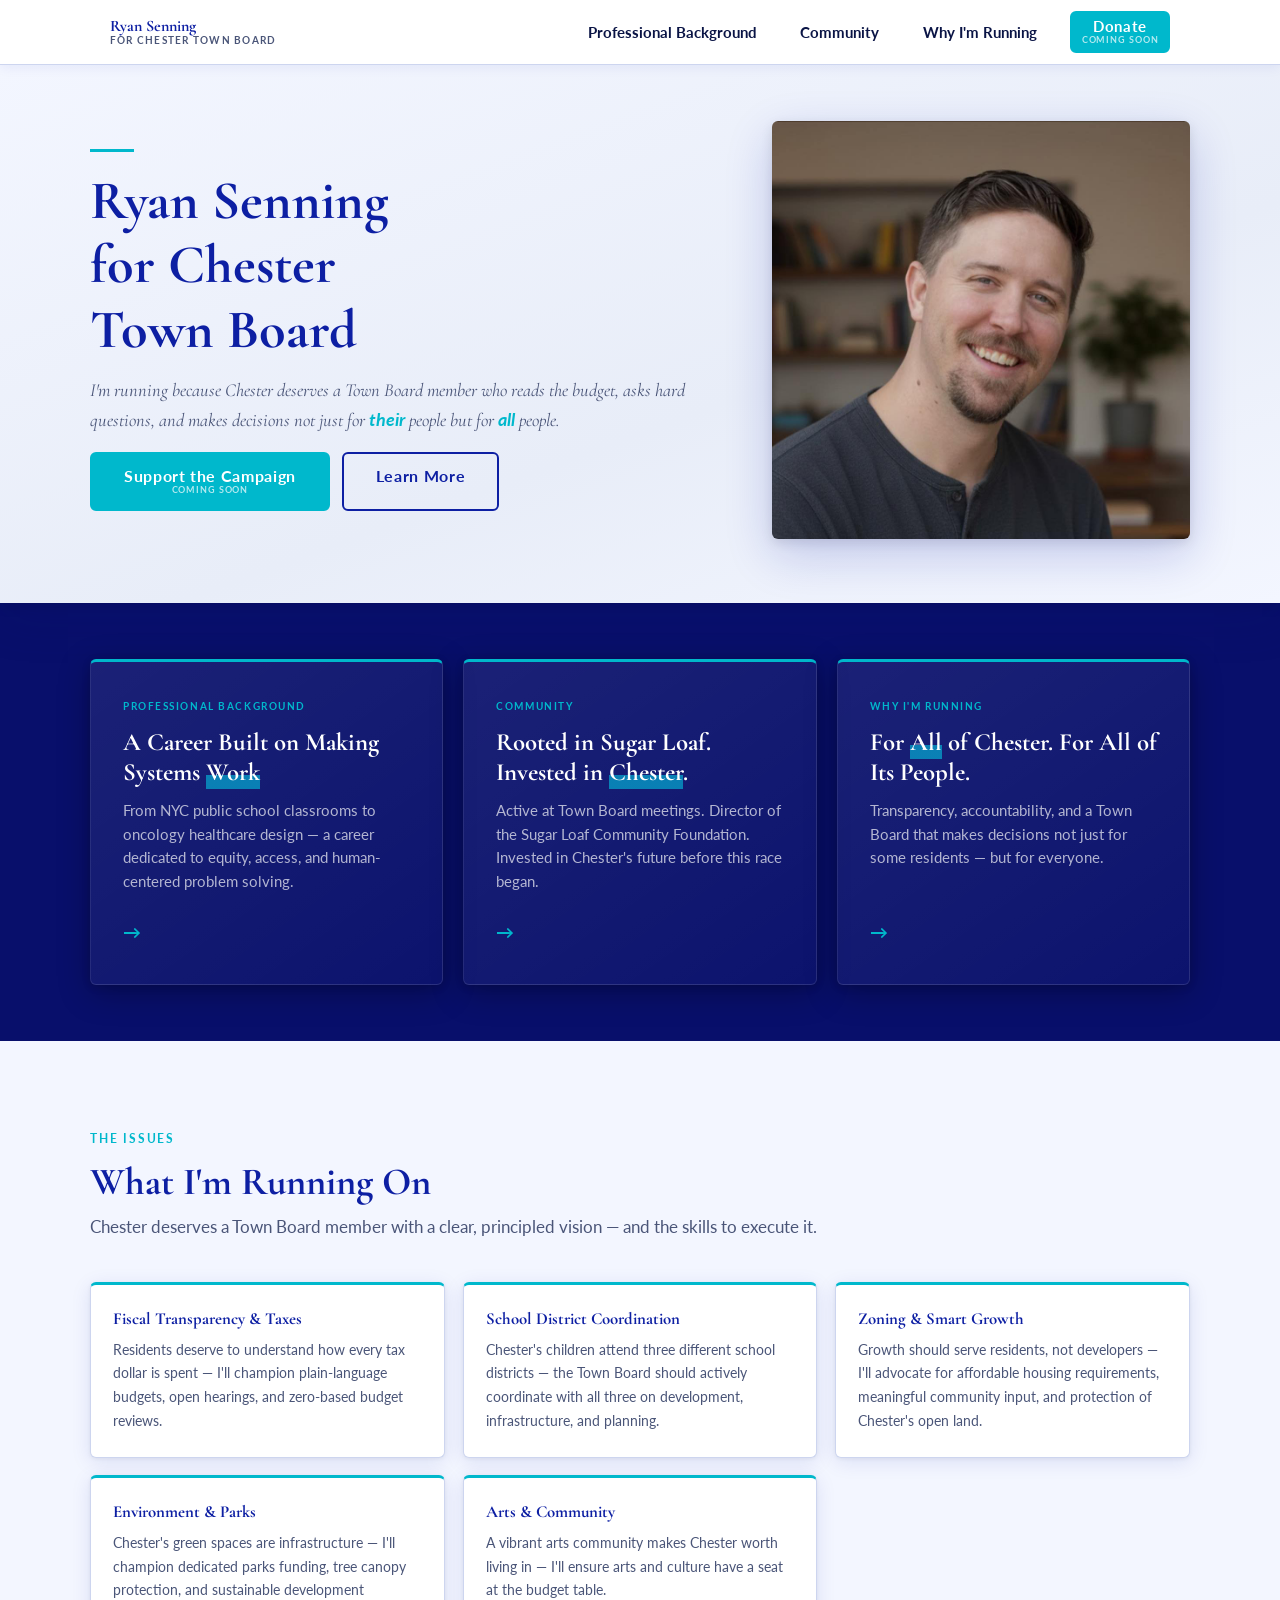
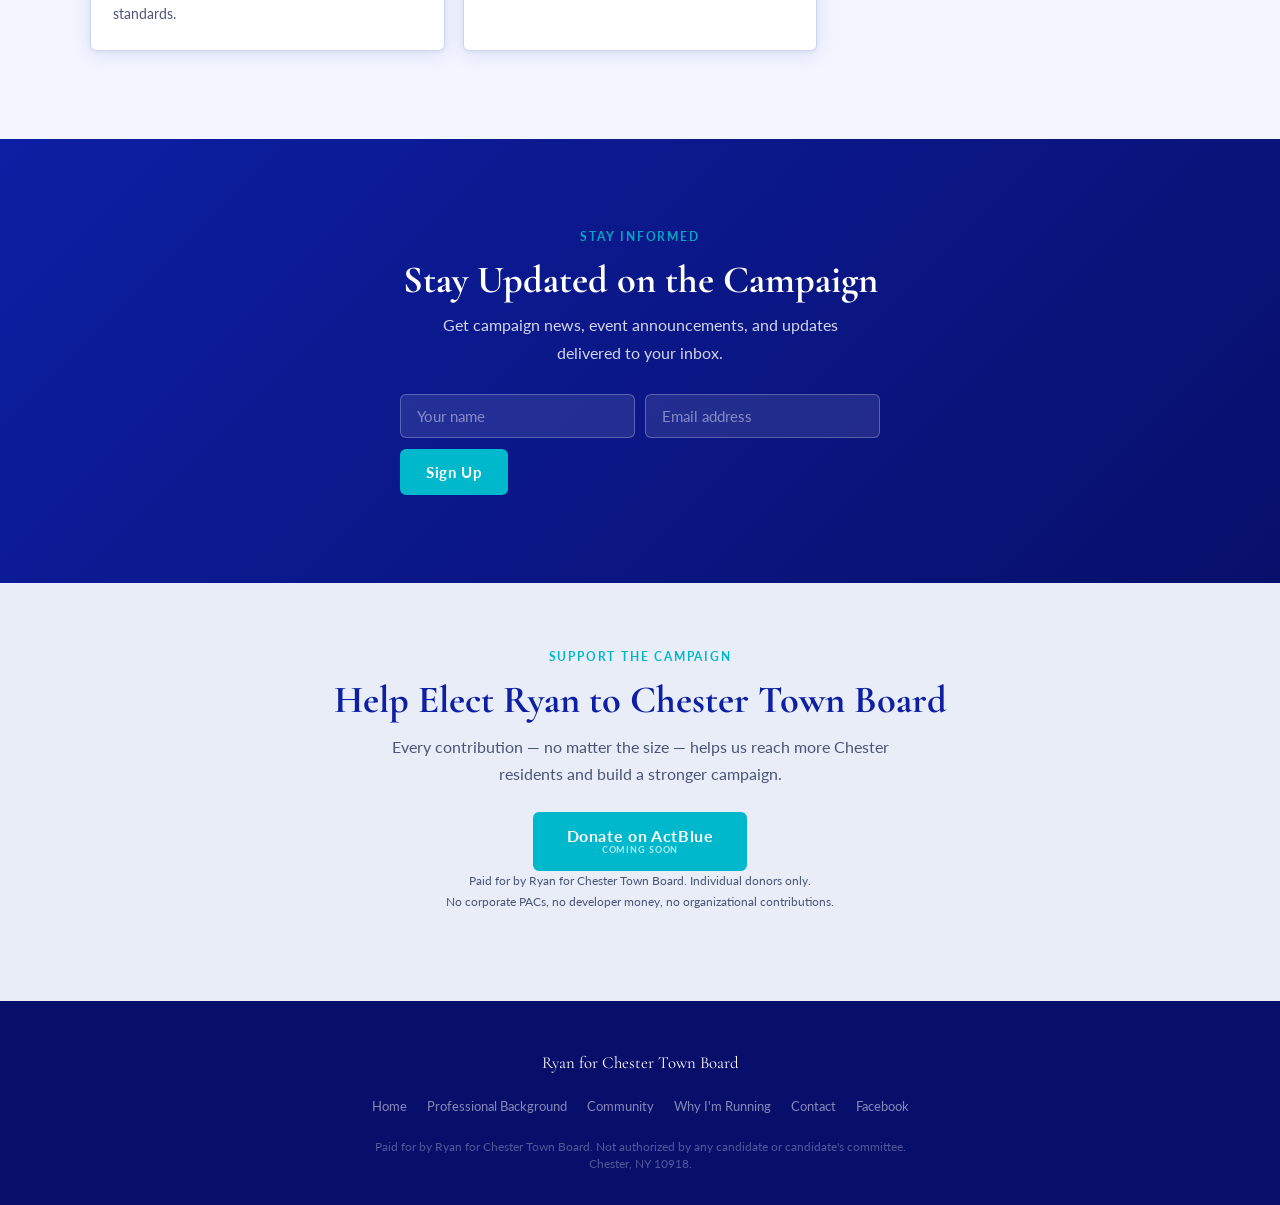
==== commit de281561: "Restore nav, shrink hero, add depth, marker underlines on tiles - Full nav restored on all 4 pages: " ====
--- a/index.html
+++ b/index.html
@@ -8,7 +8,7 @@
   <link rel="preconnect" href="https://fonts.googleapis.com">
   <link rel="preconnect" href="https://fonts.gstatic.com" crossorigin>
   <link href="https://fonts.googleapis.com/css2?family=Cormorant+Garamond:ital,wght@0,400;0,600;0,700;1,400;1,600&family=Lato:wght@300;400;700&display=swap" rel="stylesheet">
-  <link rel="stylesheet" href="css/styles.css?v=4">
+  <link rel="stylesheet" href="css/styles.css?v=5">
 </head>
 <body>
 
@@ -19,9 +19,21 @@
         Ryan Senning
         <span class="nav-brand-sub">for Chester Town Board</span>
       </a>
+      <button class="nav-toggle" aria-label="Toggle menu" aria-expanded="false">
+        <span></span><span></span><span></span>
+      </button>
       <ul class="nav-menu" role="list">
+        <li><a href="about.html">Professional Background</a></li>
+        <li><a href="community.html">Community</a></li>
+        <li><a href="why.html">Why I'm Running</a></li>
         <li><a href="https://www.actblue.com/PLACEHOLDER" class="btn btn--donate">Donate</a></li>
       </ul>
+    </div>
+    <div class="nav-drawer" role="navigation" aria-label="Mobile navigation">
+      <a href="about.html">Professional Background</a>
+      <a href="community.html">Community</a>
+      <a href="why.html">Why I'm Running</a>
+      <a href="https://www.actblue.com/PLACEHOLDER" class="btn btn--donate">Donate</a>
     </div>
   </nav>
 
@@ -48,19 +60,19 @@
     <div class="nav-tiles-inner">
       <a href="about.html" class="nav-tile">
         <span class="nav-tile-eyebrow">Professional Background</span>
-        <h2>A Career Built on Making Systems Work</h2>
+        <h2>A Career Built on Making Systems <span class="marker">Work</span></h2>
         <p>From NYC public school classrooms to oncology healthcare design — a career dedicated to equity, access, and human-centered problem solving.</p>
         <span class="nav-tile-arrow">→</span>
       </a>
       <a href="community.html" class="nav-tile">
         <span class="nav-tile-eyebrow">Community</span>
-        <h2>Rooted in Sugar Loaf. Invested in Chester.</h2>
+        <h2>Rooted in Sugar Loaf. Invested in <span class="marker">Chester</span>.</h2>
         <p>Active at Town Board meetings. Director of the Sugar Loaf Community Foundation. Invested in Chester's future before this race began.</p>
         <span class="nav-tile-arrow">→</span>
       </a>
       <a href="why.html" class="nav-tile">
         <span class="nav-tile-eyebrow">Why I'm Running</span>
-        <h2>For All of Chester. For All of Its People.</h2>
+        <h2>For <span class="marker">All</span> of Chester. For All of Its People.</h2>
         <p>Transparency, accountability, and a Town Board that makes decisions not just for some residents — but for everyone.</p>
         <span class="nav-tile-arrow">→</span>
       </a>
--- a/css/styles.css
+++ b/css/styles.css
@@ -203,7 +203,7 @@
 }
 
 .nav-menu {
-  display: flex;
+  display: none;
   align-items: center;
   gap: 1.5rem;
 }
@@ -219,14 +219,63 @@
 .nav-menu a:hover  { color: var(--navy); background: var(--gray-light); }
 .nav-menu a.active { color: var(--navy); background: var(--gray-light); }
 
-.nav-toggle { display: none; }
-
-.nav-drawer { display: none !important; }
+.nav-toggle {
+  display: flex;
+  flex-direction: column;
+  justify-content: space-between;
+  width: 26px;
+  height: 18px;
+  background: none;
+  border: none;
+  cursor: pointer;
+  padding: 0;
+  flex-shrink: 0;
+}
+.nav-toggle span {
+  display: block;
+  height: 2px;
+  background: var(--navy);
+  border-radius: 2px;
+  transition: background .15s;
+}
+.nav-toggle:hover span { background: var(--gold); }
+
+.nav-drawer {
+  display: none;
+  flex-direction: column;
+  background: var(--white);
+  border-top: 1px solid var(--border);
+  padding: 1rem var(--pad-x) 1.25rem;
+  gap: .2rem;
+  box-shadow: 0 8px 24px rgba(13,31,163,0.1);
+}
+.nav-drawer.is-open { display: flex; }
+.nav-drawer a {
+  font-size: .95rem;
+  font-weight: 700;
+  text-decoration: none;
+  color: var(--text);
+  padding: .65rem .75rem;
+  border-radius: var(--rad);
+  transition: color .15s, background .15s;
+}
+.nav-drawer a:hover  { color: var(--navy); background: var(--gray-light); }
+.nav-drawer a.active { color: var(--navy); background: var(--gray-light); }
+.nav-drawer .btn--donate { margin-top: .5rem; text-align: center; justify-content: center; }
+
+@media (min-width: 800px) {
+  .nav-menu  { display: flex; }
+  .nav-toggle { display: none; }
+  .nav-drawer { display: none !important; }
+}
 
 /* === HERO === */
 .hero {
   background: linear-gradient(160deg, var(--cream) 0%, var(--gray-light) 60%, var(--cream) 100%);
-  padding: 3.5rem var(--pad-x) 4rem;
+  padding: 2rem var(--pad-x) 2.5rem;
+  position: relative;
+  z-index: 2;
+  box-shadow: 0 14px 44px rgba(8,15,107,0.18), 0 4px 12px rgba(0,0,0,0.08);
 }
 .hero-inner {
   max-width: var(--max-w);
@@ -271,7 +320,7 @@
   font-weight: 700;
 }
 .marker {
-  background: linear-gradient(180deg, transparent 62%, rgba(0,184,204,0.28) 62%);
+  background: linear-gradient(180deg, transparent 55%, rgba(0,210,235,0.55) 55%);
   padding-bottom: 2px;
 }
 .hero-intro {
@@ -286,7 +335,7 @@
 }
 
 @media (min-width: 760px) {
-  .hero { padding: 5.5rem var(--pad-x) 6rem; }
+  .hero { padding: 3.5rem var(--pad-x) 4rem; }
   .hero-inner {
     flex-direction: row;
     align-items: center;
@@ -307,6 +356,8 @@
 .nav-tiles {
   background: var(--navy-dark);
   padding: 3.5rem var(--pad-x);
+  position: relative;
+  z-index: 1;
 }
 .nav-tiles-inner {
   max-width: var(--max-w);
@@ -314,6 +365,7 @@
   display: grid;
   grid-template-columns: 1fr;
   gap: 1.25rem;
+  perspective: 1200px;
 }
 @media (min-width: 700px) {
   .nav-tiles-inner { grid-template-columns: repeat(3, 1fr); }
@@ -332,9 +384,9 @@
   transition: transform .22s, box-shadow .22s, background .22s;
 }
 .nav-tile:hover {
-  transform: translateY(-7px);
-  box-shadow: 0 22px 56px rgba(0,0,0,0.38), 0 4px 14px rgba(0,0,0,0.16);
-  background: linear-gradient(145deg, rgba(255,255,255,0.13) 0%, rgba(255,255,255,0.05) 100%);
+  transform: translateY(-10px) scale(1.02);
+  box-shadow: 0 30px 72px rgba(0,0,0,0.48), 0 6px 18px rgba(0,0,0,0.22);
+  background: linear-gradient(145deg, rgba(255,255,255,0.14) 0%, rgba(255,255,255,0.06) 100%);
   color: var(--white);
 }
 .nav-tile-eyebrow {
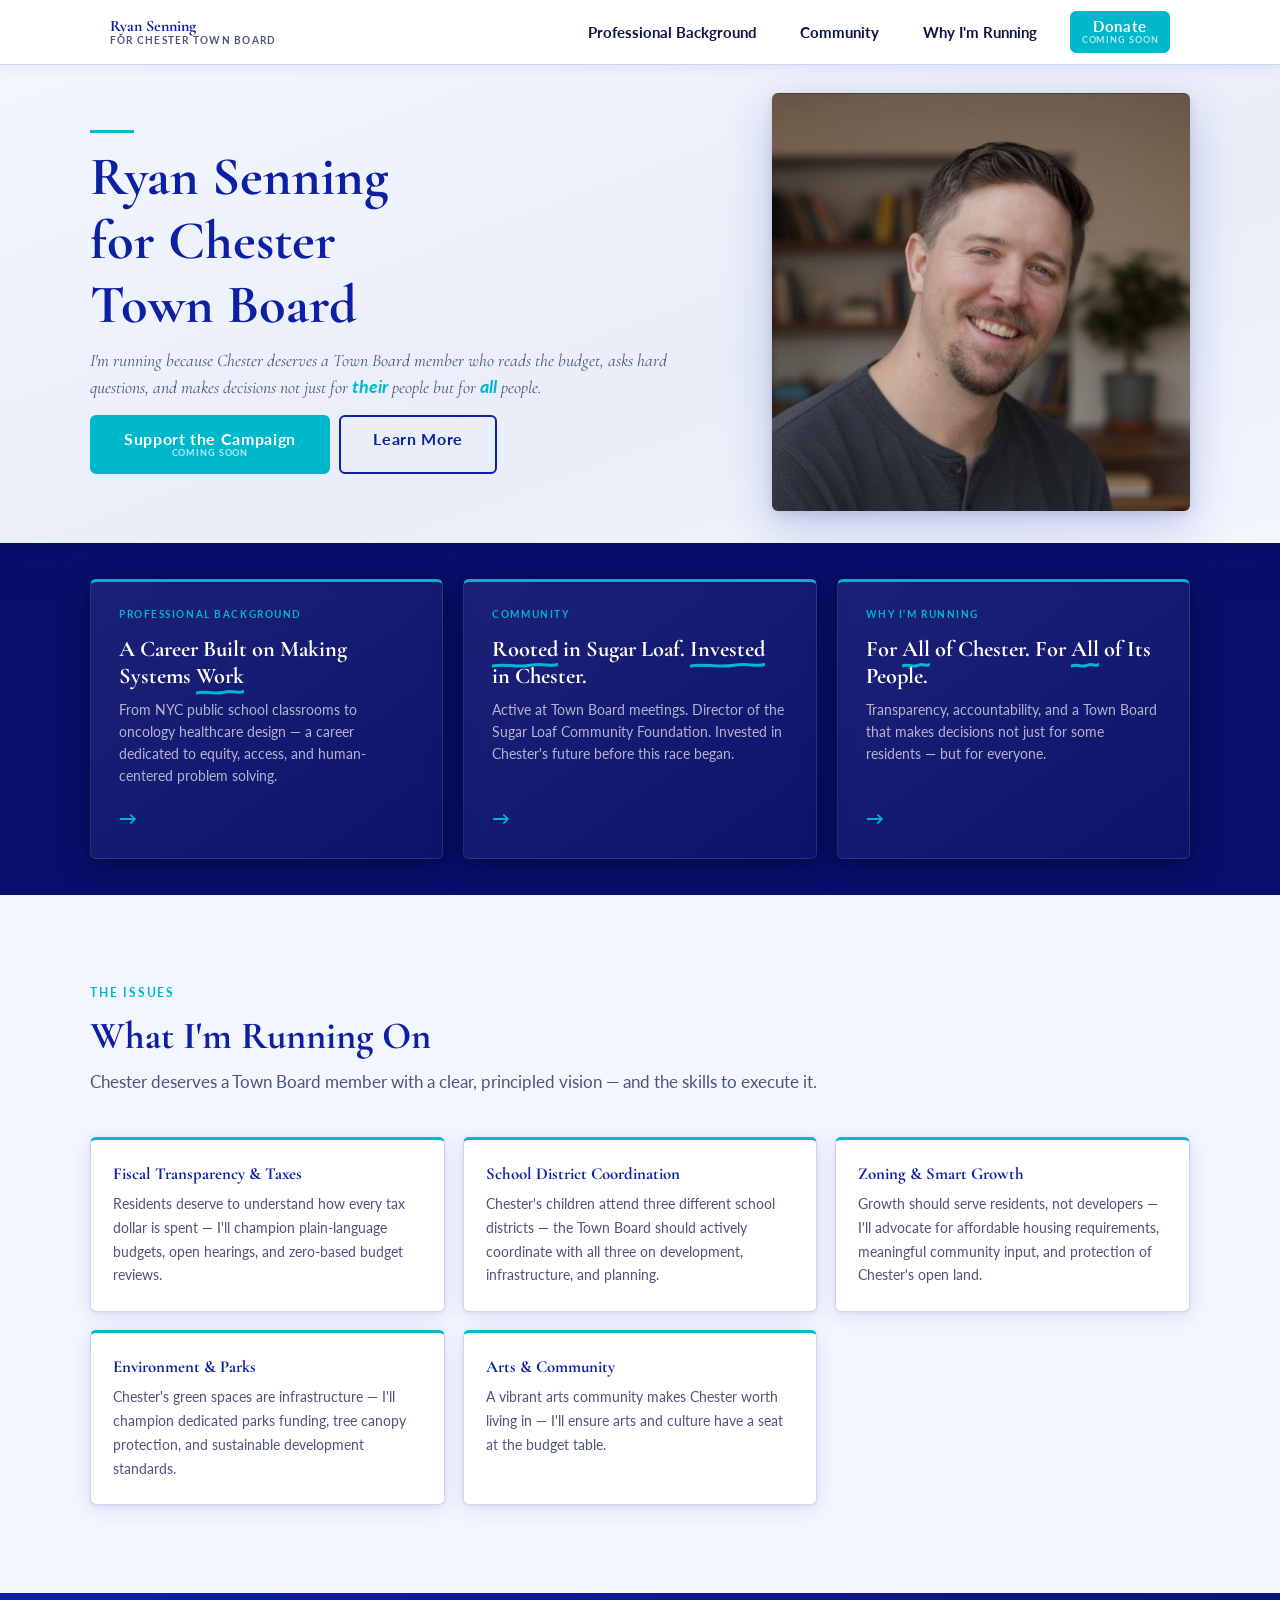
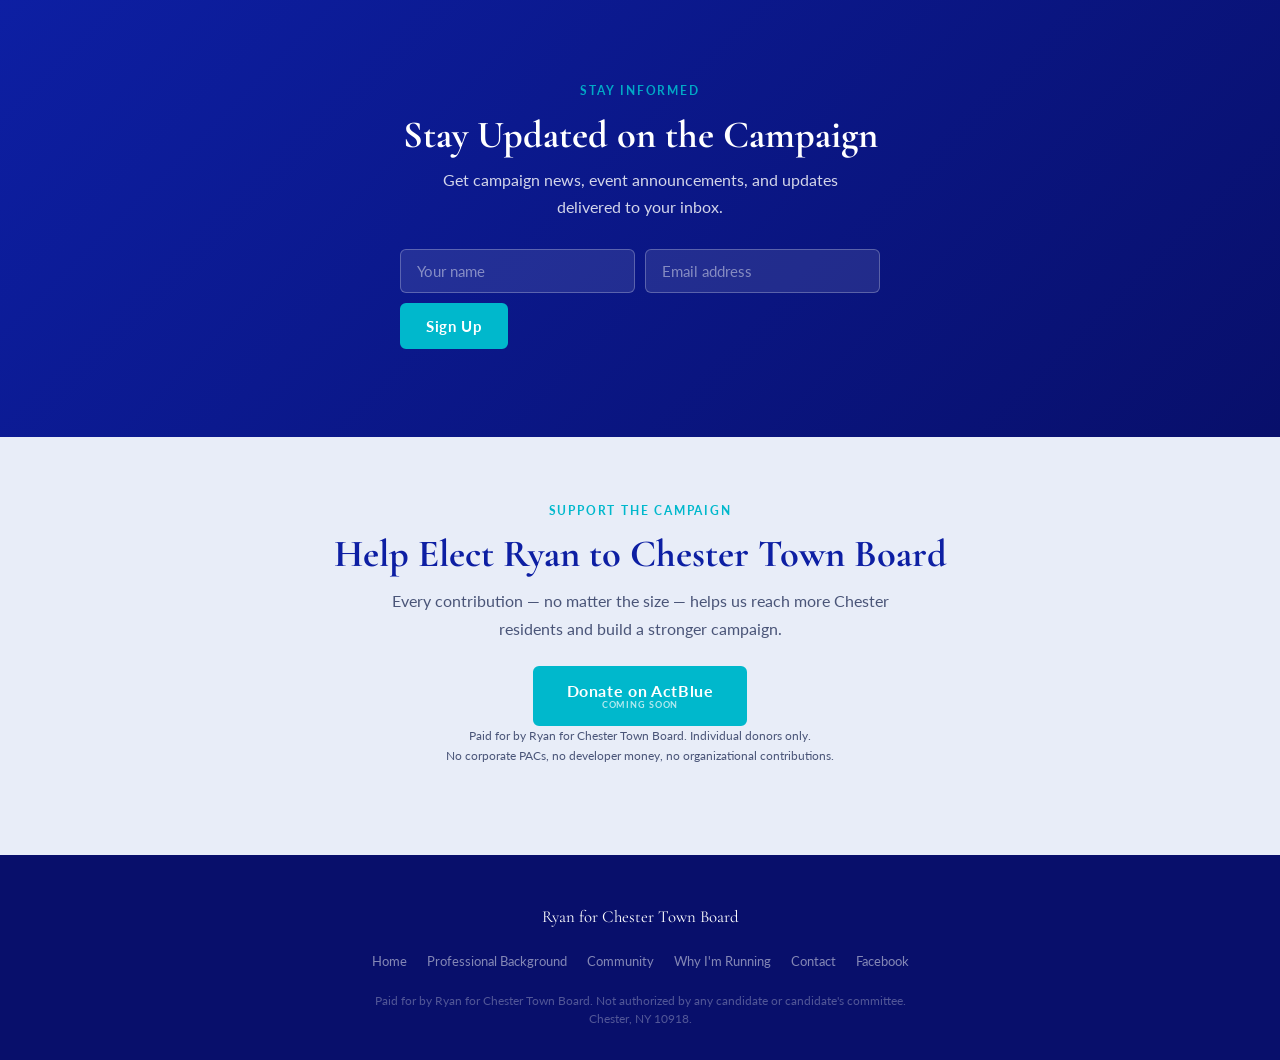
==== commit badc04a9: "Fix button stacking, shrink hero, update marker words on tiles - Hero CTA buttons nowrap so they sta" ====
--- a/index.html
+++ b/index.html
@@ -66,13 +66,13 @@
       </a>
       <a href="community.html" class="nav-tile">
         <span class="nav-tile-eyebrow">Community</span>
-        <h2>Rooted in Sugar Loaf. Invested in <span class="marker">Chester</span>.</h2>
+        <h2><span class="marker">Rooted</span> in Sugar Loaf. <span class="marker">Invested</span> in Chester.</h2>
         <p>Active at Town Board meetings. Director of the Sugar Loaf Community Foundation. Invested in Chester's future before this race began.</p>
         <span class="nav-tile-arrow">→</span>
       </a>
       <a href="why.html" class="nav-tile">
         <span class="nav-tile-eyebrow">Why I'm Running</span>
-        <h2>For <span class="marker">All</span> of Chester. For All of Its People.</h2>
+        <h2>For <span class="marker">All</span> of Chester. For <span class="marker">All</span> of Its People.</h2>
         <p>Transparency, accountability, and a Town Board that makes decisions not just for some residents — but for everyone.</p>
         <span class="nav-tile-arrow">→</span>
       </a>
--- a/css/styles.css
+++ b/css/styles.css
@@ -165,6 +165,10 @@
 }
 
 .btn--lg { padding: .9rem 2rem; font-size: 1rem; }
+.hero-ctas .btn--lg { padding: .75rem 1.25rem; font-size: .88rem; }
+@media (min-width: 480px) {
+  .hero-ctas .btn--lg { padding: .9rem 2rem; font-size: 1rem; }
+}
 
 /* === NAVIGATION === */
 .site-nav {
@@ -272,7 +276,7 @@
 /* === HERO === */
 .hero {
   background: linear-gradient(160deg, var(--cream) 0%, var(--gray-light) 60%, var(--cream) 100%);
-  padding: 2rem var(--pad-x) 2.5rem;
+  padding: 1.5rem var(--pad-x) 2rem;
   position: relative;
   z-index: 2;
   box-shadow: 0 14px 44px rgba(8,15,107,0.18), 0 4px 12px rgba(0,0,0,0.08);
@@ -299,19 +303,19 @@
   width: 44px;
   height: 3px;
   background: var(--gold);
-  margin-bottom: 1.1rem;
+  margin-bottom: .75rem;
 }
 .hero-text h1 {
-  margin-bottom: .9rem;
+  margin-bottom: .65rem;
   font-weight: 700;
 }
 .hero-tagline {
-  font-size: 1.15rem;
+  font-size: 1.1rem;
   color: var(--text-muted);
   font-style: italic;
-  margin-bottom: 1.1rem;
+  margin-bottom: .85rem;
   font-family: var(--serif);
-  line-height: 1.55;
+  line-height: 1.5;
 }
 .tagline-accent {
   color: var(--gold);
@@ -320,8 +324,11 @@
   font-weight: 700;
 }
 .marker {
-  background: linear-gradient(180deg, transparent 55%, rgba(0,210,235,0.55) 55%);
-  padding-bottom: 2px;
+  background-image: url("data:image/svg+xml,%3Csvg xmlns='http://www.w3.org/2000/svg' viewBox='0 0 100 12' preserveAspectRatio='none'%3E%3Cpath d='M1,8 C18,4 38,11 58,7 C76,4 90,9 99,6' stroke='%2300D2EB' stroke-width='4' fill='none' stroke-linecap='round' opacity='.85'/%3E%3C/svg%3E");
+  background-repeat: no-repeat;
+  background-position: 0 100%;
+  background-size: 100% 9px;
+  padding-bottom: 7px;
 }
 .hero-intro {
   font-size: 1rem;
@@ -330,16 +337,16 @@
 }
 .hero-ctas {
   display: flex;
-  flex-wrap: wrap;
-  gap: .75rem;
+  flex-wrap: nowrap;
+  gap: .6rem;
 }
 
 @media (min-width: 760px) {
-  .hero { padding: 3.5rem var(--pad-x) 4rem; }
+  .hero { padding: 1.75rem var(--pad-x) 2rem; }
   .hero-inner {
     flex-direction: row;
     align-items: center;
-    gap: 4.5rem;
+    gap: 3rem;
   }
   .hero-text { flex: 1 1 54%; }
   .hero-photo {
@@ -355,7 +362,7 @@
 /* === NAV TILES === */
 .nav-tiles {
   background: var(--navy-dark);
-  padding: 3.5rem var(--pad-x);
+  padding: 2.25rem var(--pad-x);
   position: relative;
   z-index: 1;
 }
@@ -377,7 +384,7 @@
   border: 1px solid rgba(255,255,255,0.1);
   border-top: 3px solid var(--gold);
   border-radius: var(--rad);
-  padding: 2.25rem 2rem;
+  padding: 1.5rem 1.75rem;
   text-decoration: none;
   color: var(--white);
   box-shadow: 0 8px 32px rgba(0,0,0,0.28), 0 2px 8px rgba(0,0,0,0.14);
@@ -401,16 +408,16 @@
 }
 .nav-tile h2 {
   color: var(--white);
-  font-size: clamp(1.25rem, 2.4vw, 1.55rem);
-  margin-bottom: .75rem;
+  font-size: clamp(1.1rem, 2.2vw, 1.4rem);
+  margin-bottom: .6rem;
   line-height: 1.2;
 }
 .nav-tile p {
   color: rgba(255,255,255,0.68);
-  font-size: .92rem;
-  line-height: 1.6;
+  font-size: .88rem;
+  line-height: 1.55;
   flex: 1;
-  margin-bottom: 1.5rem;
+  margin-bottom: 1.1rem;
 }
 .nav-tile-arrow {
   font-size: 1.1rem;
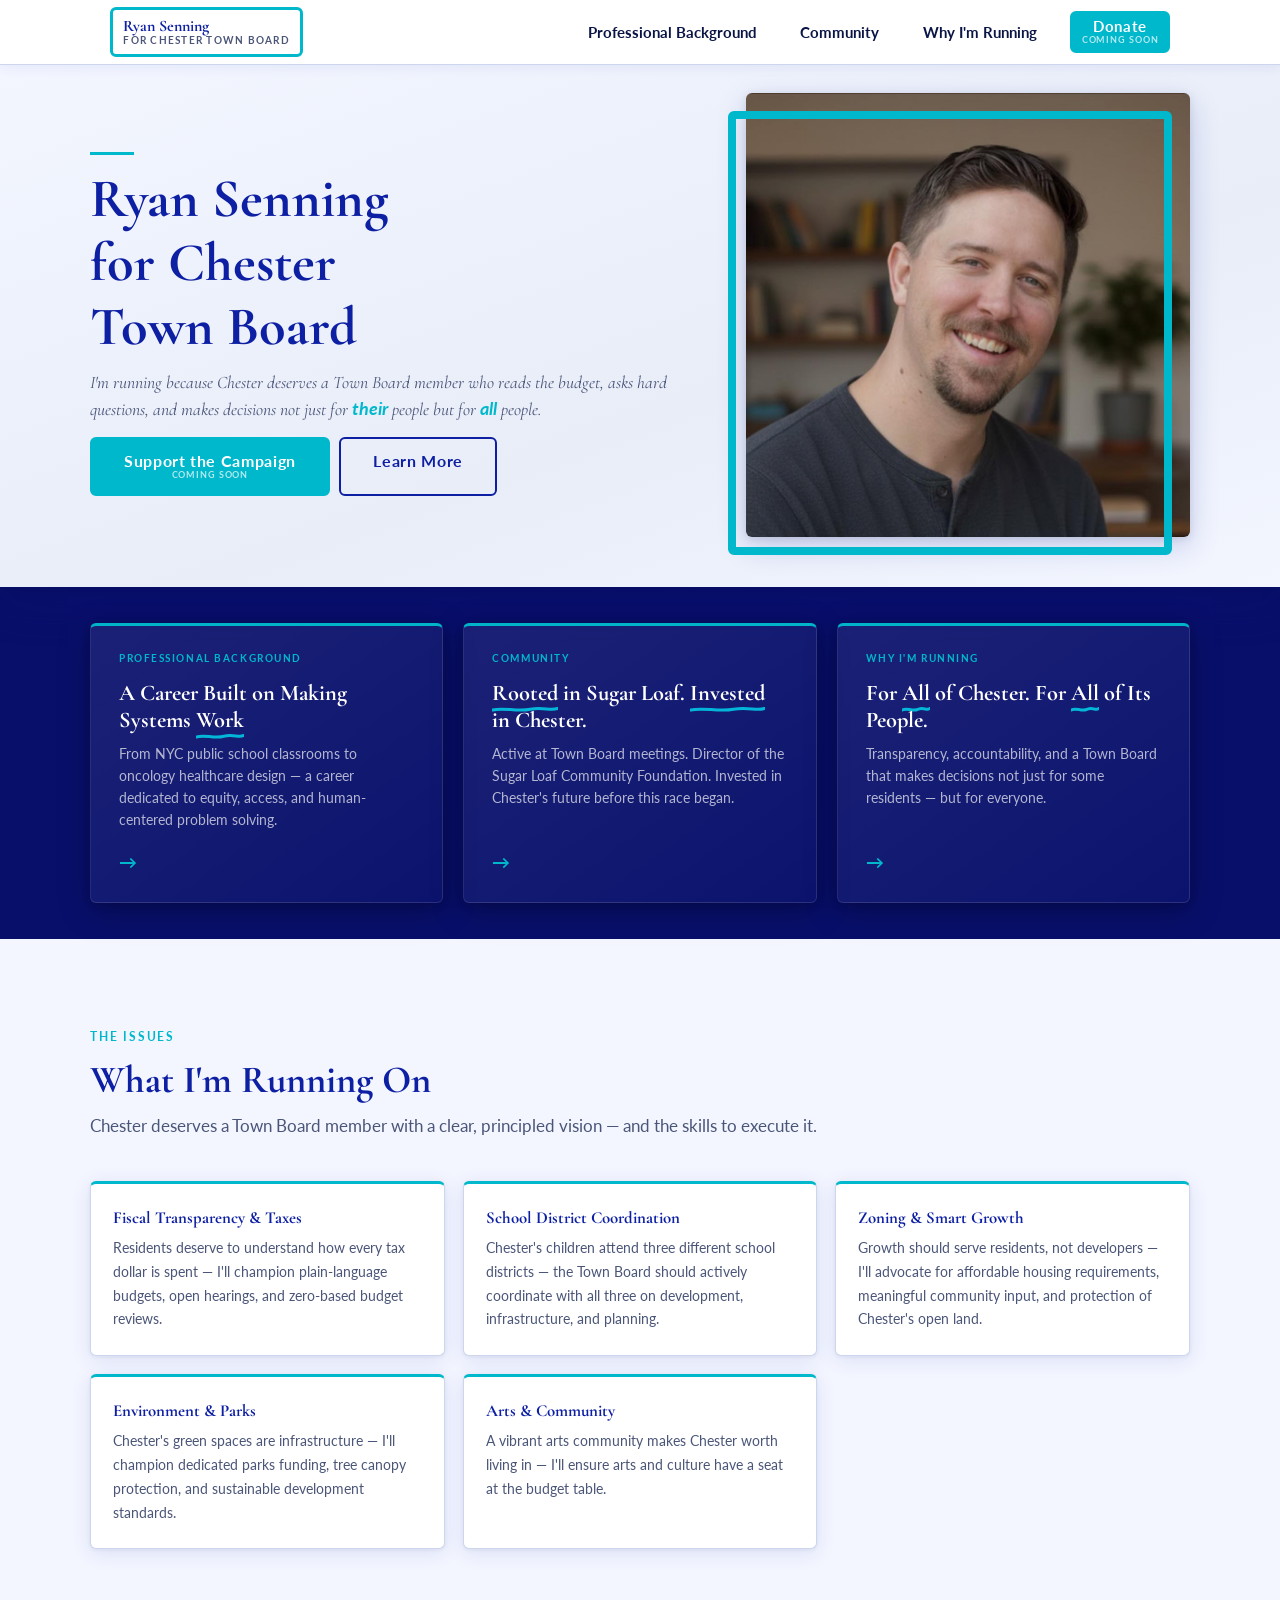
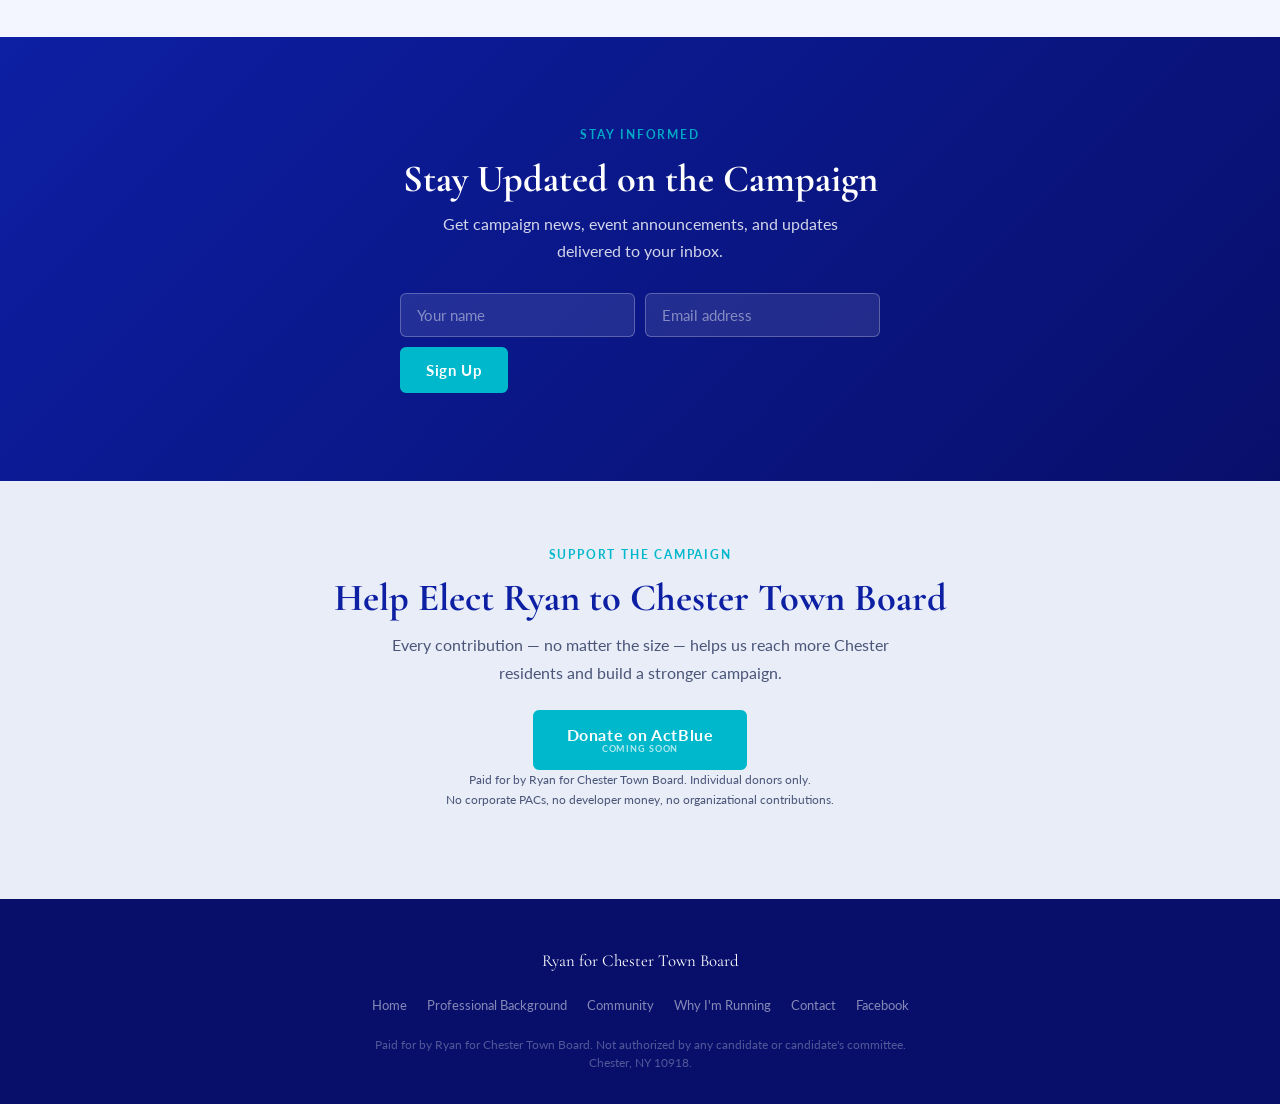
==== commit fe09c784: "Add Google Analytics 4 tracking to all pages (G-EJHV6Q003W) Co-Authored-By: Claude Sonnet 4.6 <norep" ====
--- a/index.html
+++ b/index.html
@@ -9,6 +9,14 @@
   <link rel="preconnect" href="https://fonts.gstatic.com" crossorigin>
   <link href="https://fonts.googleapis.com/css2?family=Cormorant+Garamond:ital,wght@0,400;0,600;0,700;1,400;1,600&family=Lato:wght@300;400;700&display=swap" rel="stylesheet">
   <link rel="stylesheet" href="css/styles.css?v=5">
+  <!-- Google tag (gtag.js) -->
+  <script async src="https://www.googletagmanager.com/gtag/js?id=G-EJHV6Q003W"></script>
+  <script>
+    window.dataLayer = window.dataLayer || [];
+    function gtag(){dataLayer.push(arguments);}
+    gtag('js', new Date());
+    gtag('config', 'G-EJHV6Q003W');
+  </script>
 </head>
 <body>
 
--- a/css/styles.css
+++ b/css/styles.css
@@ -195,7 +195,12 @@
   color: var(--navy);
   text-decoration: none;
   line-height: 1.15;
-}
+  padding: .4rem .65rem;
+  display: inline-block;
+  border: 3px solid var(--gold);
+  border-radius: var(--rad);
+}
+.nav-brand:hover { color: var(--navy); }
 .nav-brand-sub {
   display: block;
   font-family: var(--sans);
@@ -291,13 +296,30 @@
 }
 .hero-photo {
   width: 100%;
-  max-width: 320px;
+  max-width: 340px;
   align-self: center;
+  position: relative;
+  padding-left: 18px;
+  padding-bottom: 18px;
+}
+.hero-photo::after {
+  content: '';
+  position: absolute;
+  left: 0;
+  bottom: 0;
+  right: 18px;
+  top: 18px;
+  border: 8px solid var(--gold);
+  border-radius: var(--rad);
+  pointer-events: none;
+  z-index: 2;
 }
 .hero-photo img {
+  position: relative;
+  z-index: 1;
   width: 100%;
   border-radius: var(--rad);
-  box-shadow: 0 16px 48px rgba(13,31,163,0.2), 0 4px 12px rgba(0,0,0,0.1);
+  box-shadow: 0 10px 30px rgba(13,31,163,0.18), 0 2px 8px rgba(0,0,0,0.1);
 }
 .hero-rule {
   width: 44px;
@@ -350,11 +372,9 @@
   }
   .hero-text { flex: 1 1 54%; }
   .hero-photo {
-    flex: 0 0 38%;
+    flex: 0 0 42%;
     max-width: none;
-    align-self: stretch;
-    display: flex;
-    align-items: flex-start;
+    align-self: flex-start;
   }
   .hero-photo img { max-width: 100%; }
 }
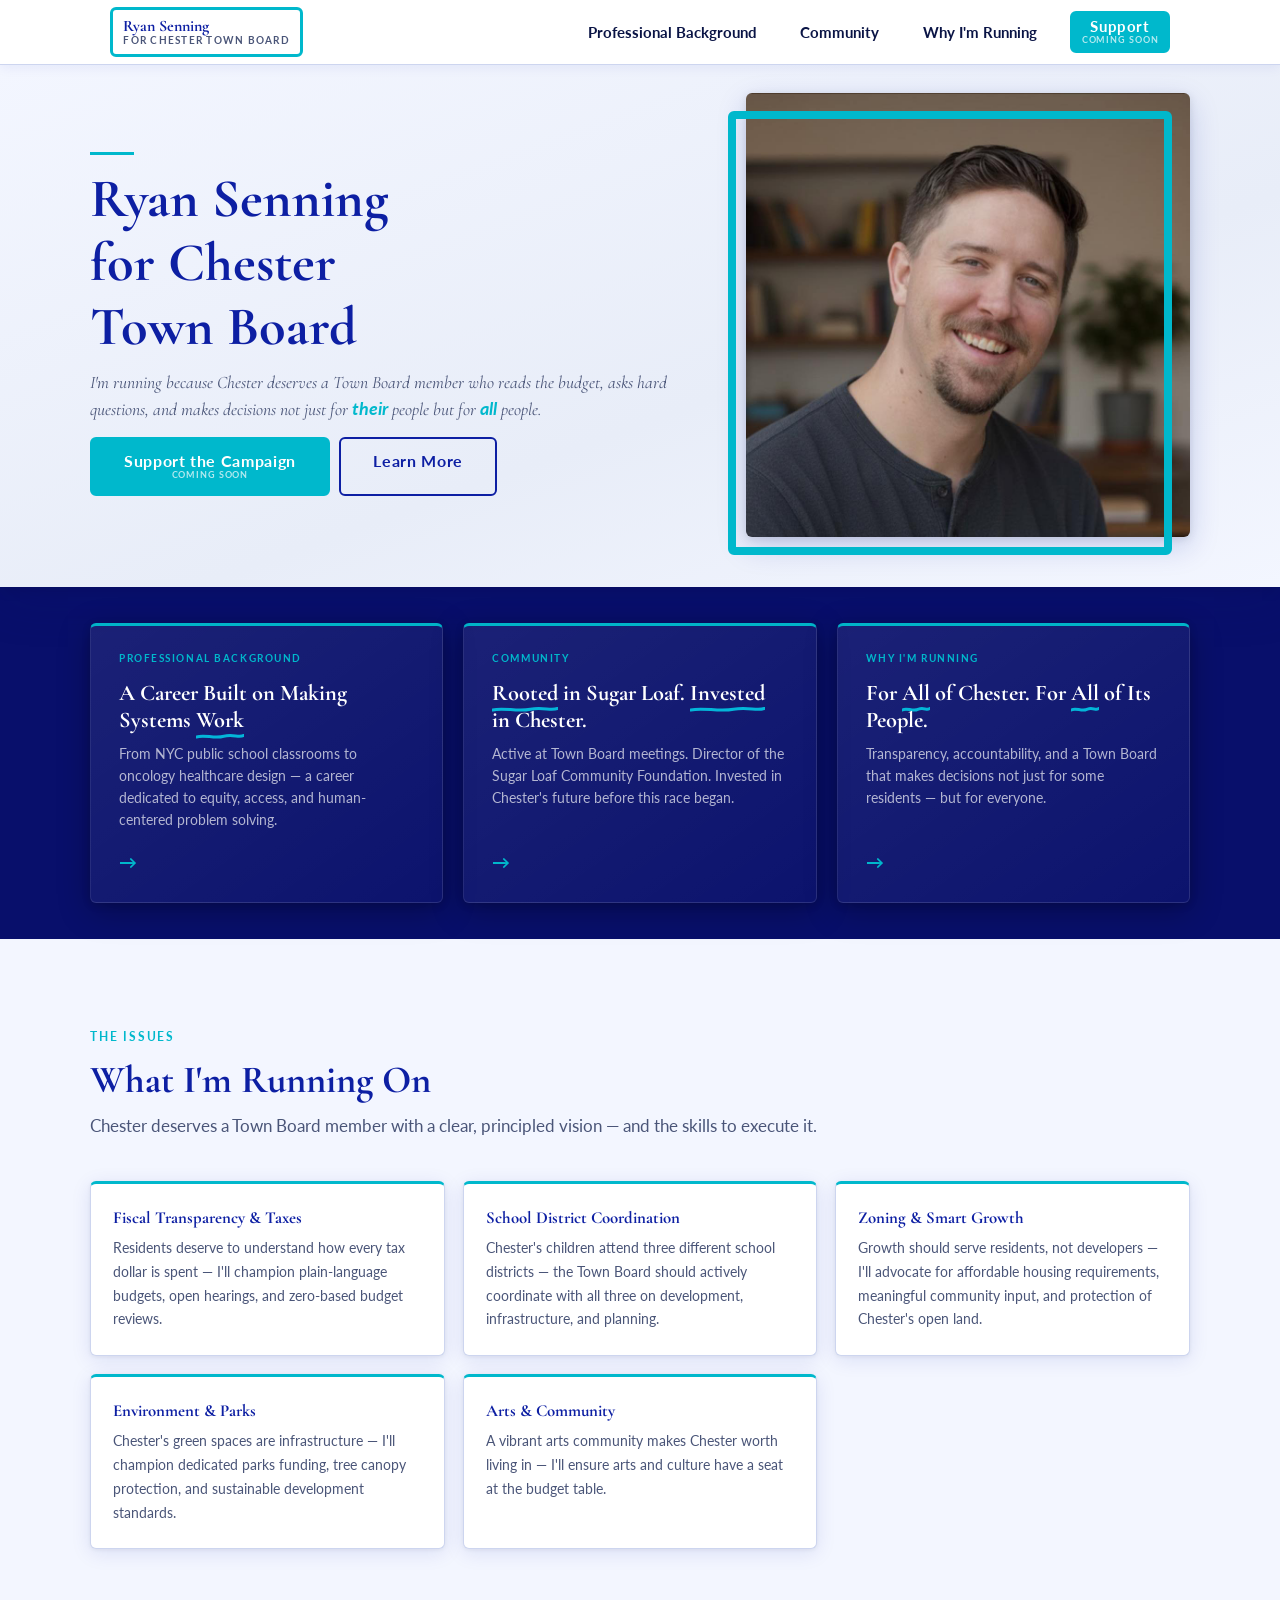
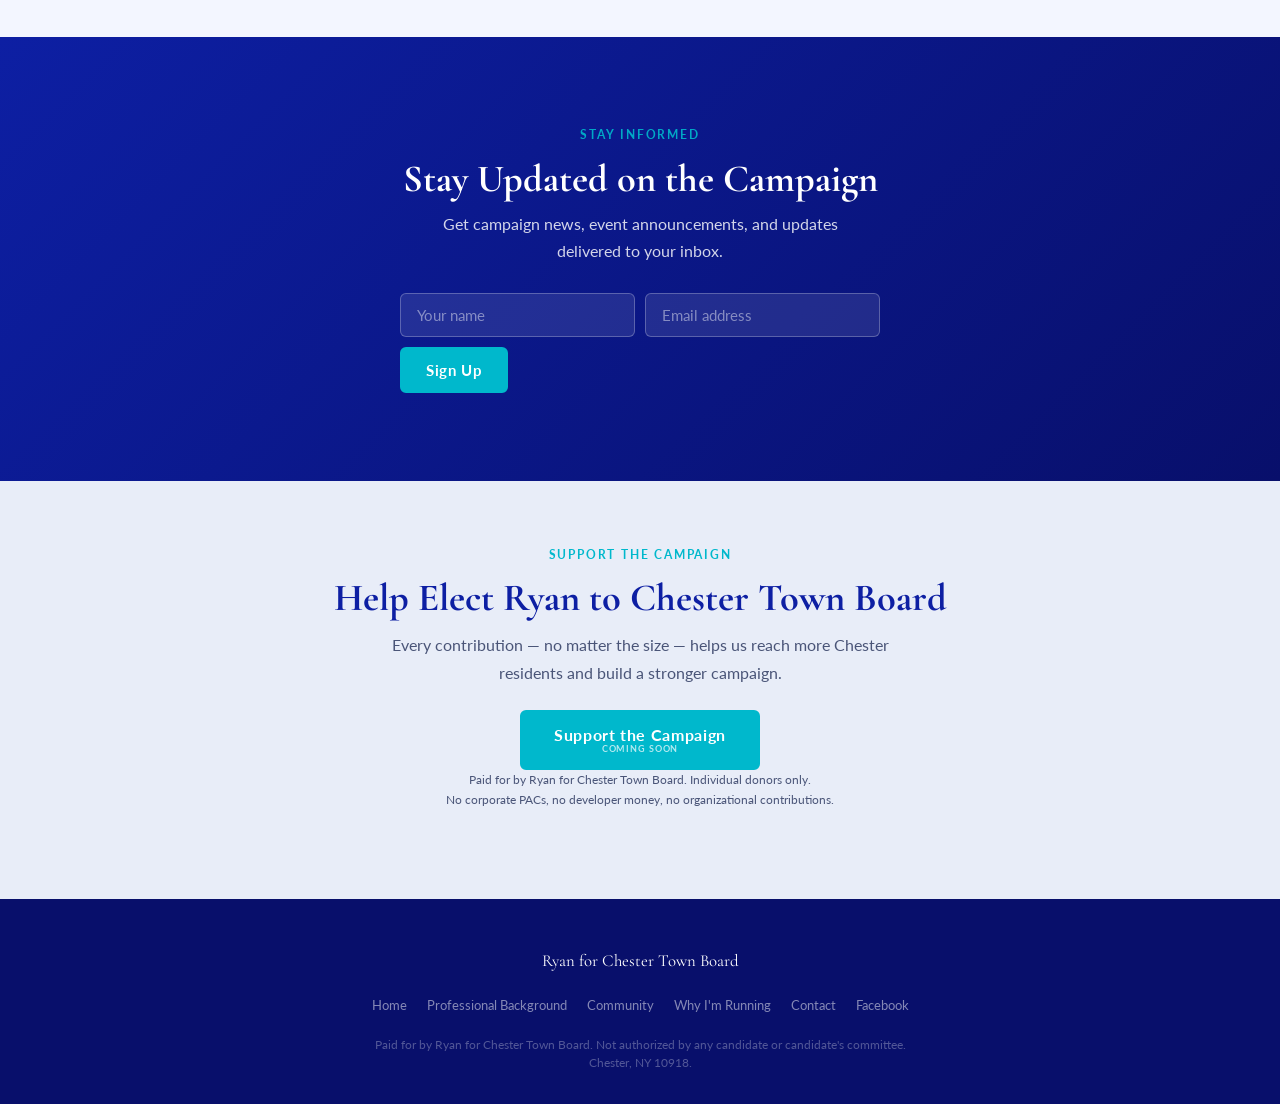
==== commit f6419483: "Replace Donate button text with Support / Support the Campaign Co-Authored-By: Claude Sonnet 4.6 <no" ====
--- a/index.html
+++ b/index.html
@@ -34,14 +34,14 @@
         <li><a href="about.html">Professional Background</a></li>
         <li><a href="community.html">Community</a></li>
         <li><a href="why.html">Why I'm Running</a></li>
-        <li><a href="https://www.actblue.com/PLACEHOLDER" class="btn btn--donate">Donate</a></li>
+        <li><a href="https://www.actblue.com/PLACEHOLDER" class="btn btn--donate">Support</a></li>
       </ul>
     </div>
     <div class="nav-drawer" role="navigation" aria-label="Mobile navigation">
       <a href="about.html">Professional Background</a>
       <a href="community.html">Community</a>
       <a href="why.html">Why I'm Running</a>
-      <a href="https://www.actblue.com/PLACEHOLDER" class="btn btn--donate">Donate</a>
+      <a href="https://www.actblue.com/PLACEHOLDER" class="btn btn--donate">Support</a>
     </div>
   </nav>
 
@@ -141,7 +141,7 @@
     <span class="eyebrow">Support the Campaign</span>
     <h2>Help Elect Ryan to Chester Town Board</h2>
     <p>Every contribution — no matter the size — helps us reach more Chester residents and build a stronger campaign.</p>
-    <a href="https://www.actblue.com/PLACEHOLDER" class="btn btn--donate btn--lg">Donate on ActBlue</a>
+    <a href="https://www.actblue.com/PLACEHOLDER" class="btn btn--donate btn--lg">Support the Campaign</a>
     <p class="donate-disclaimer">Paid for by Ryan for Chester Town Board. Individual donors only.<br>No corporate PACs, no developer money, no organizational contributions.</p>
   </div>
 
